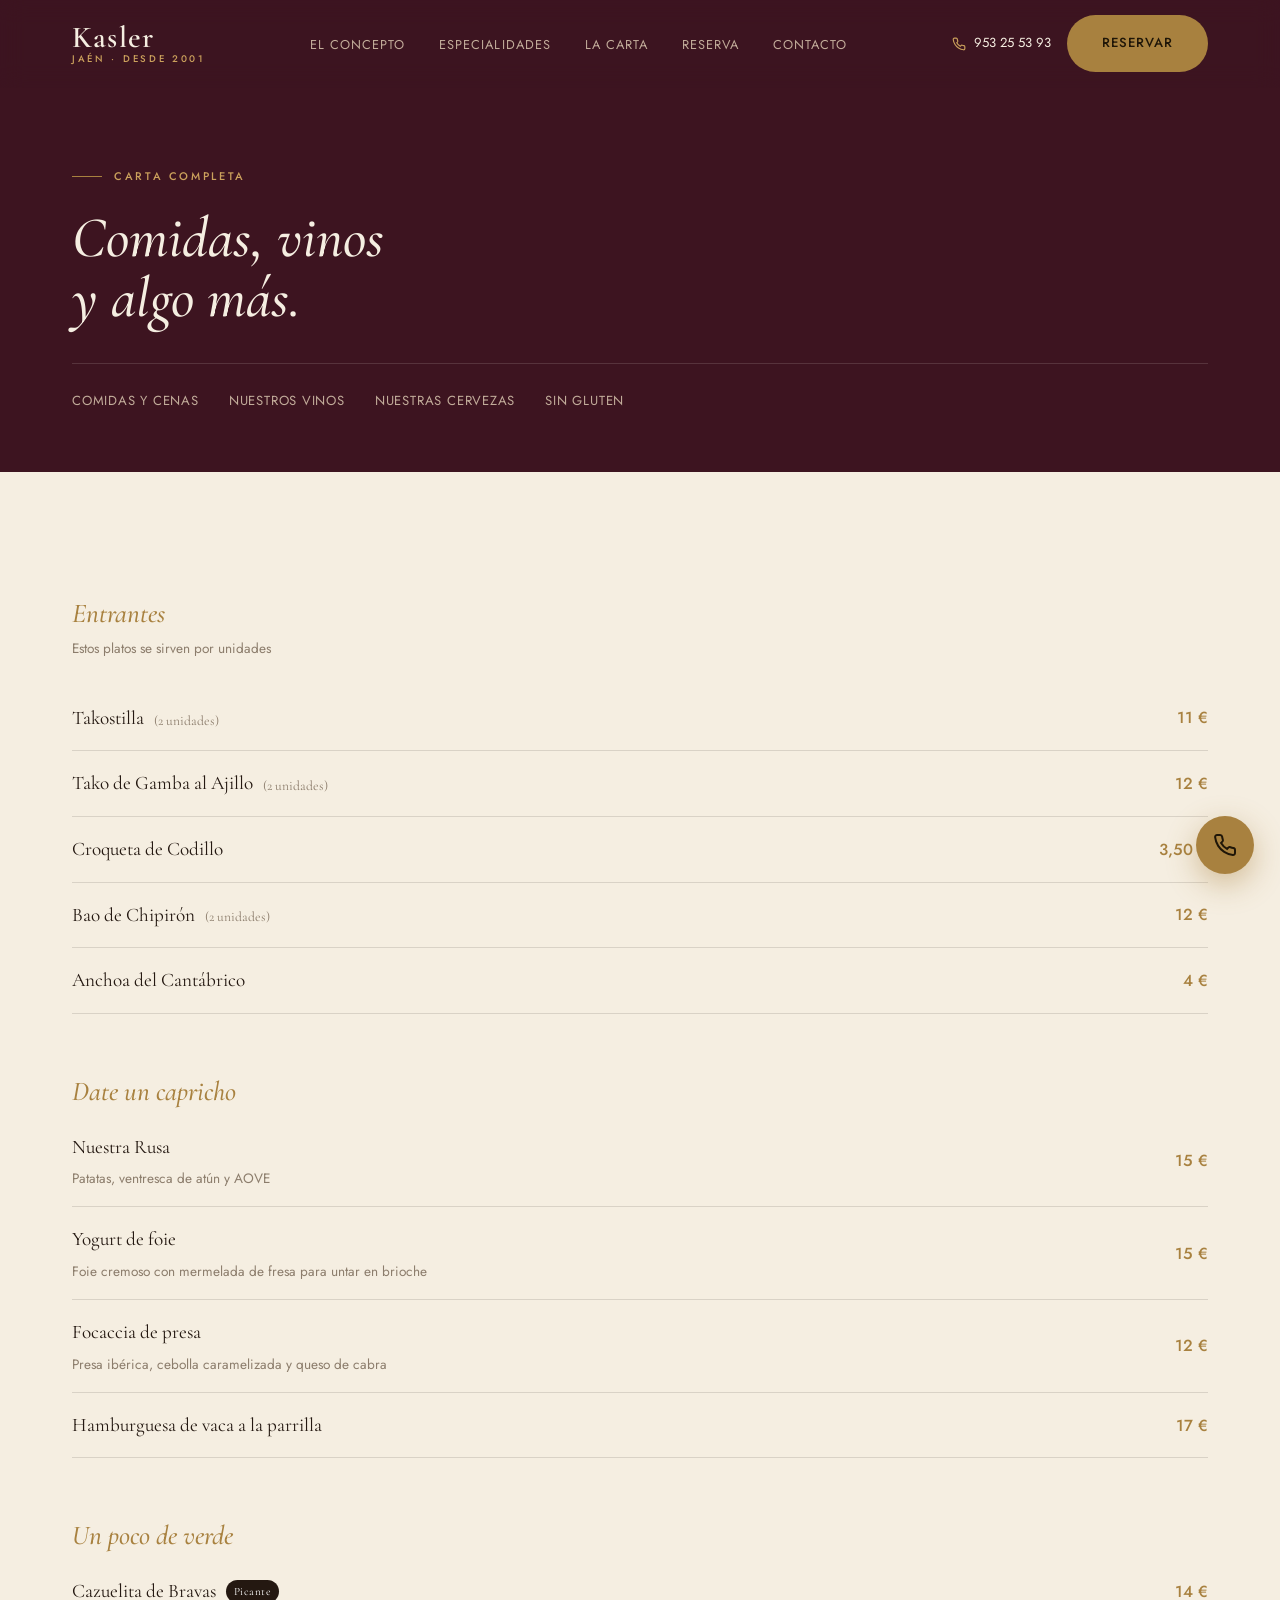
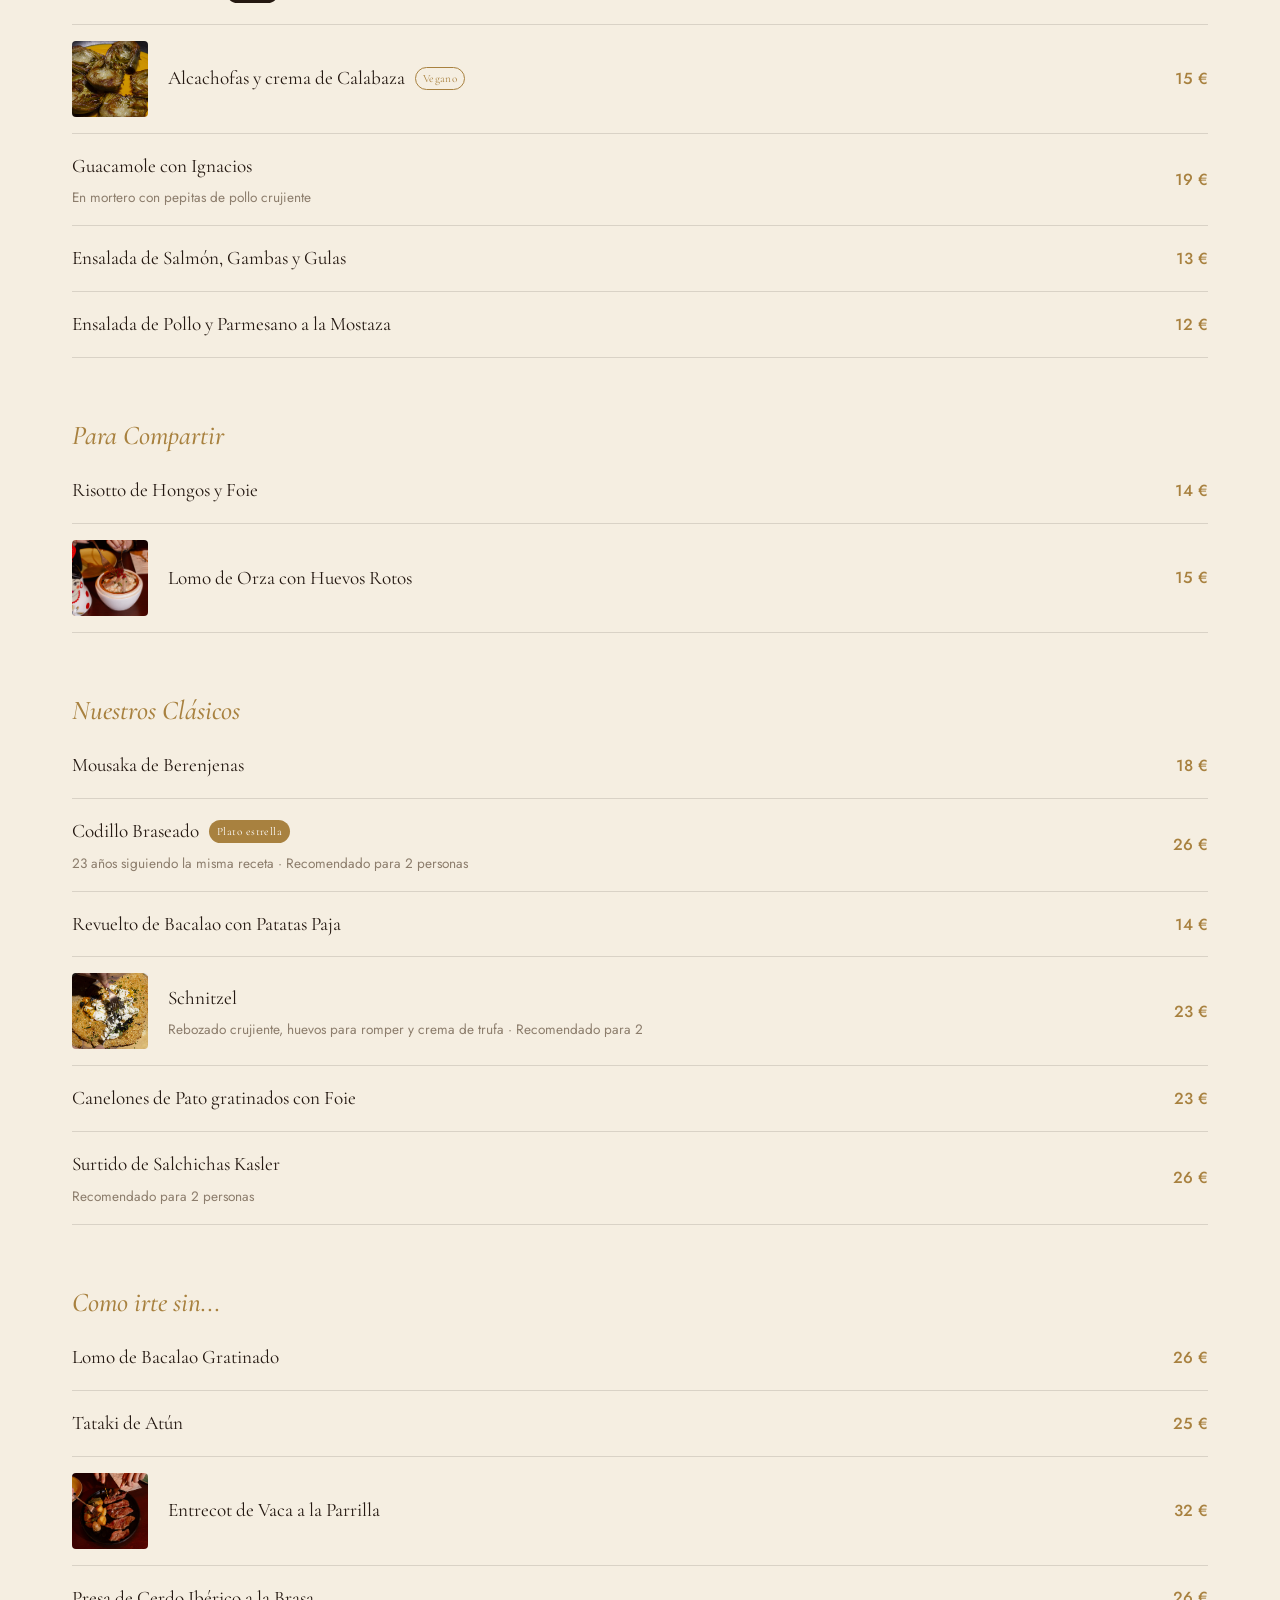
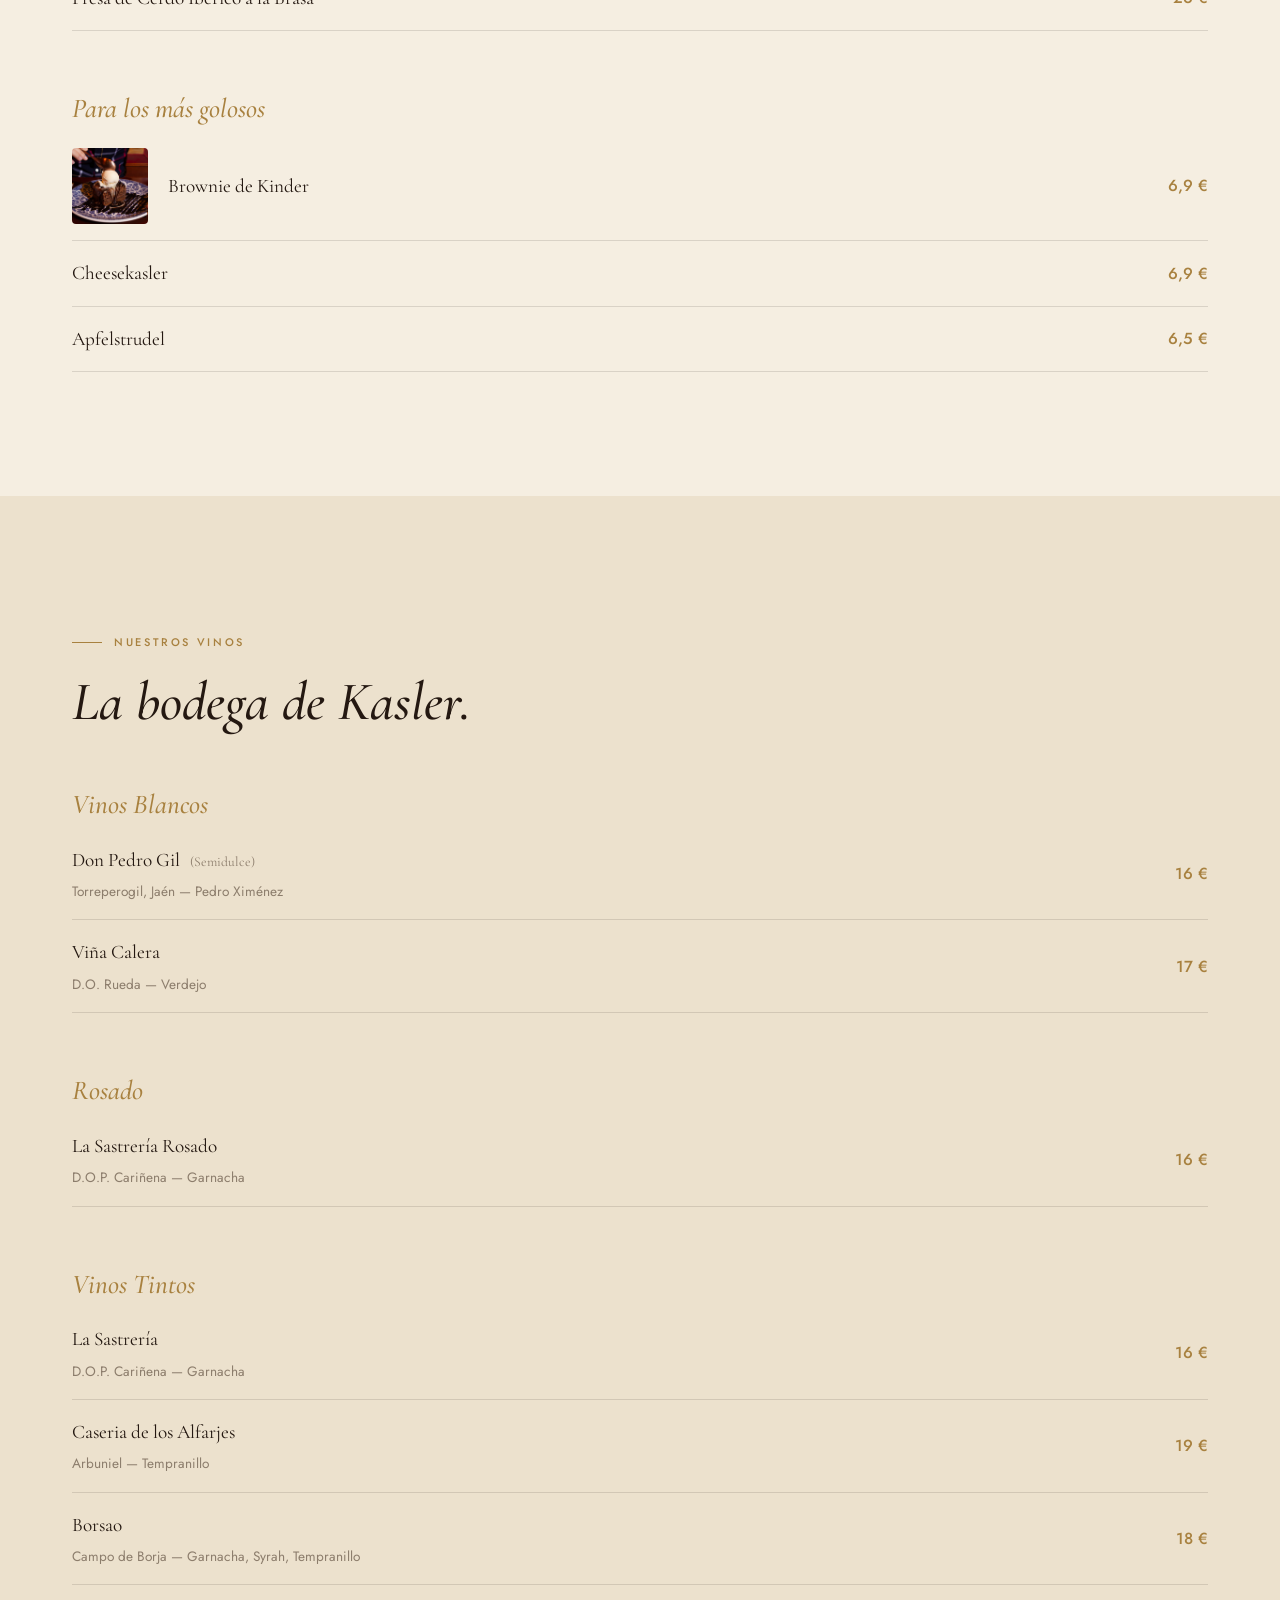
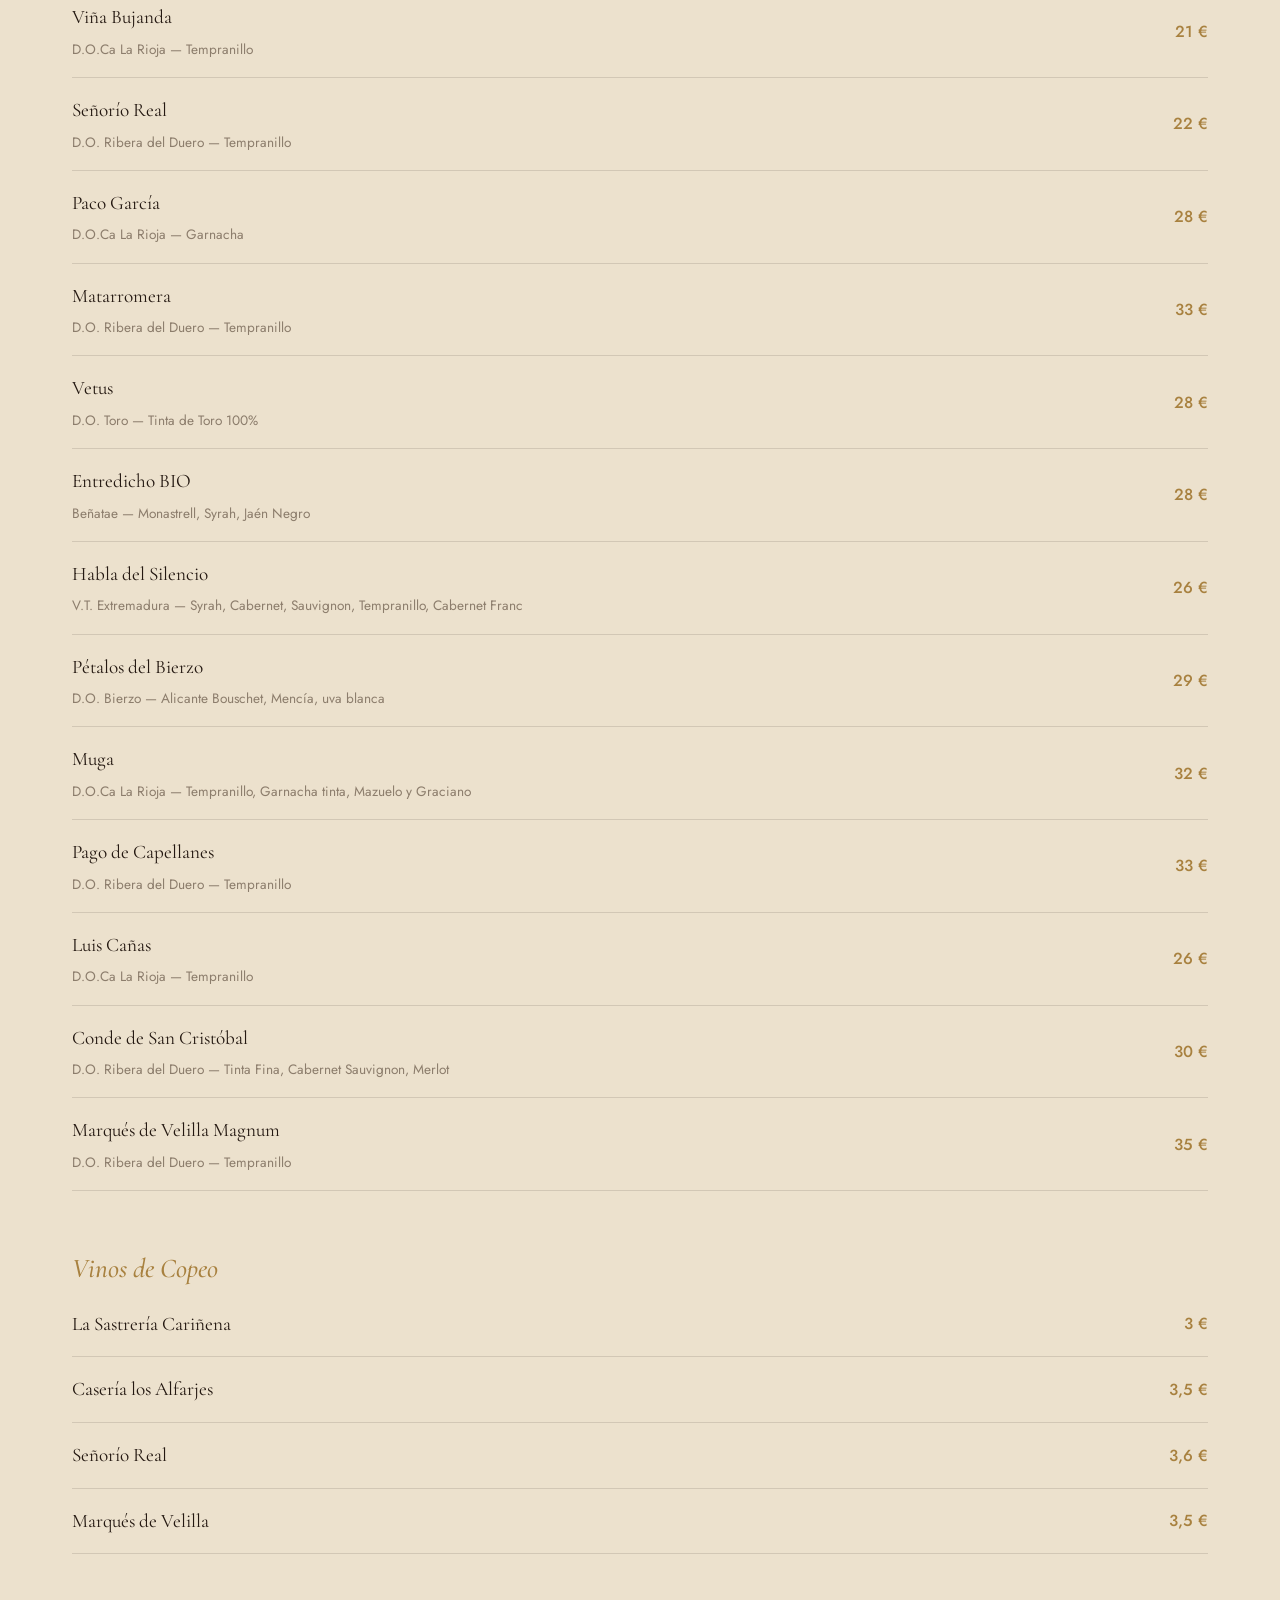
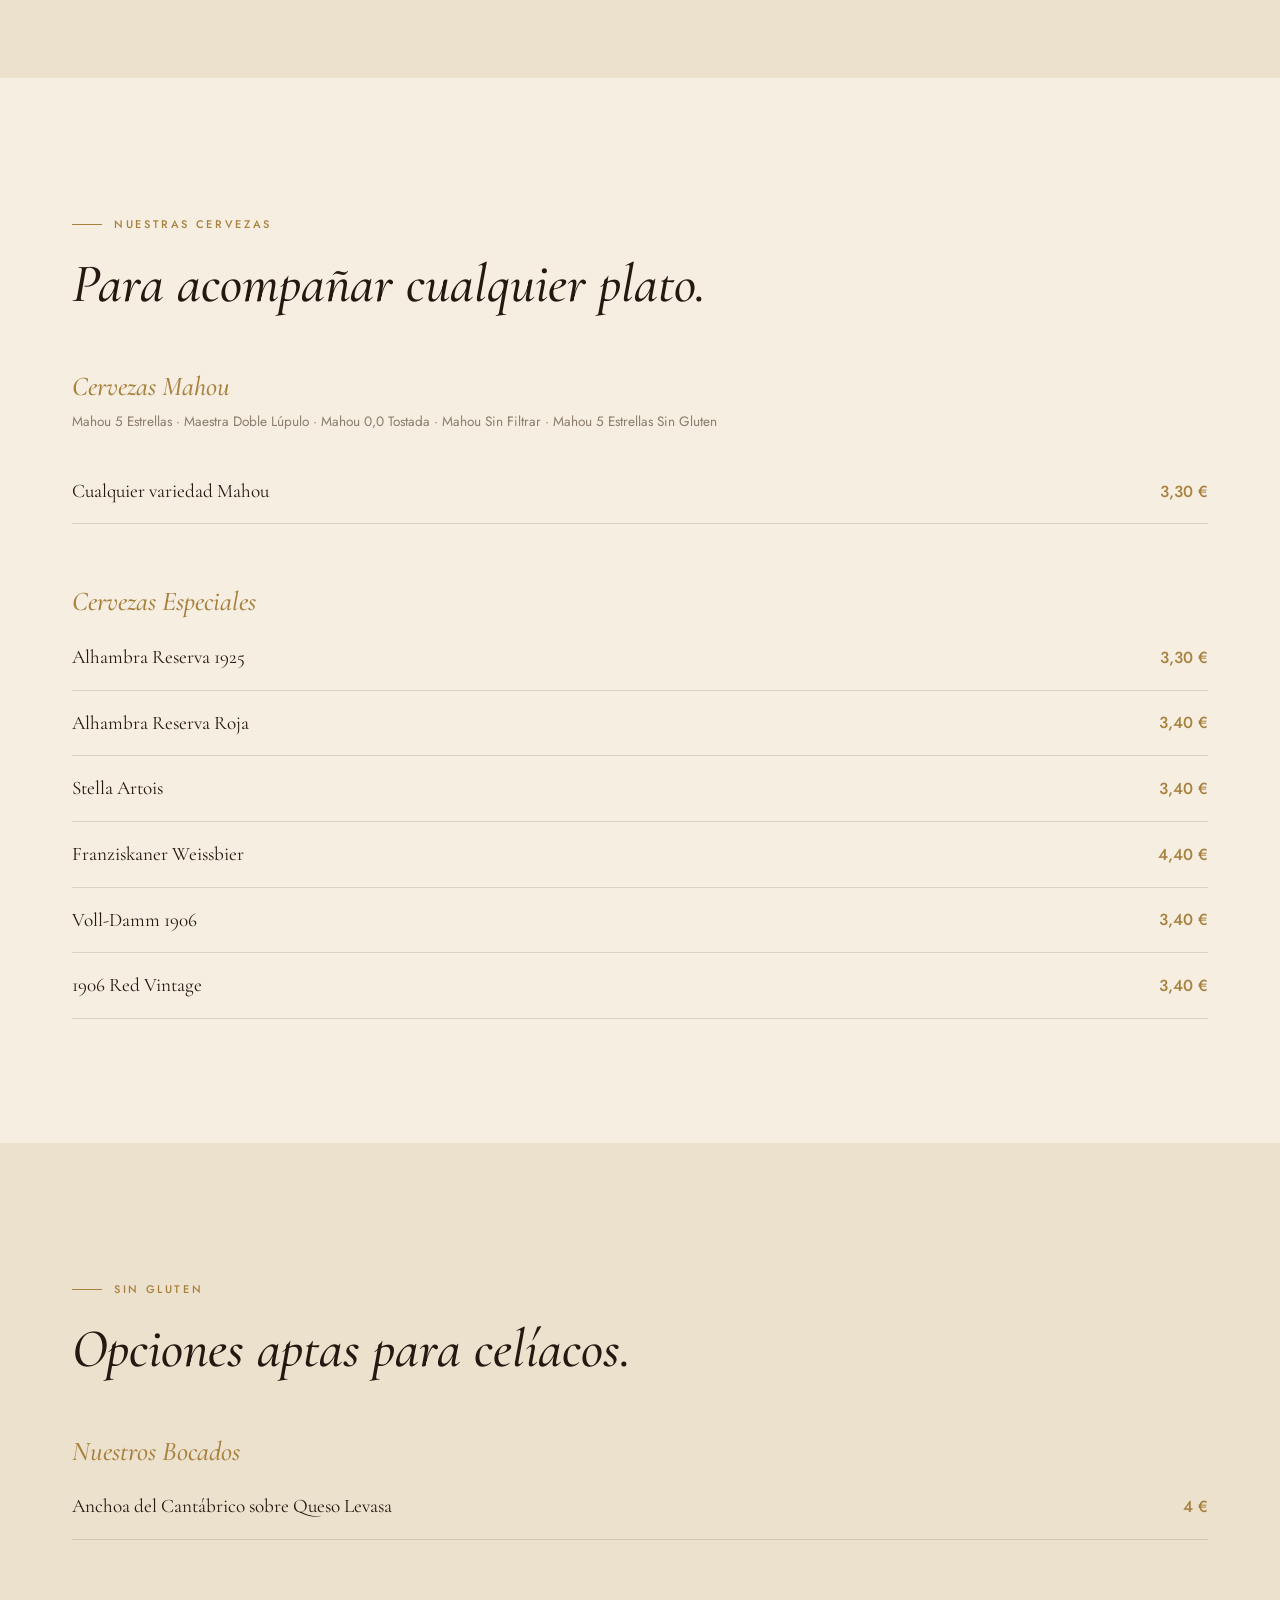
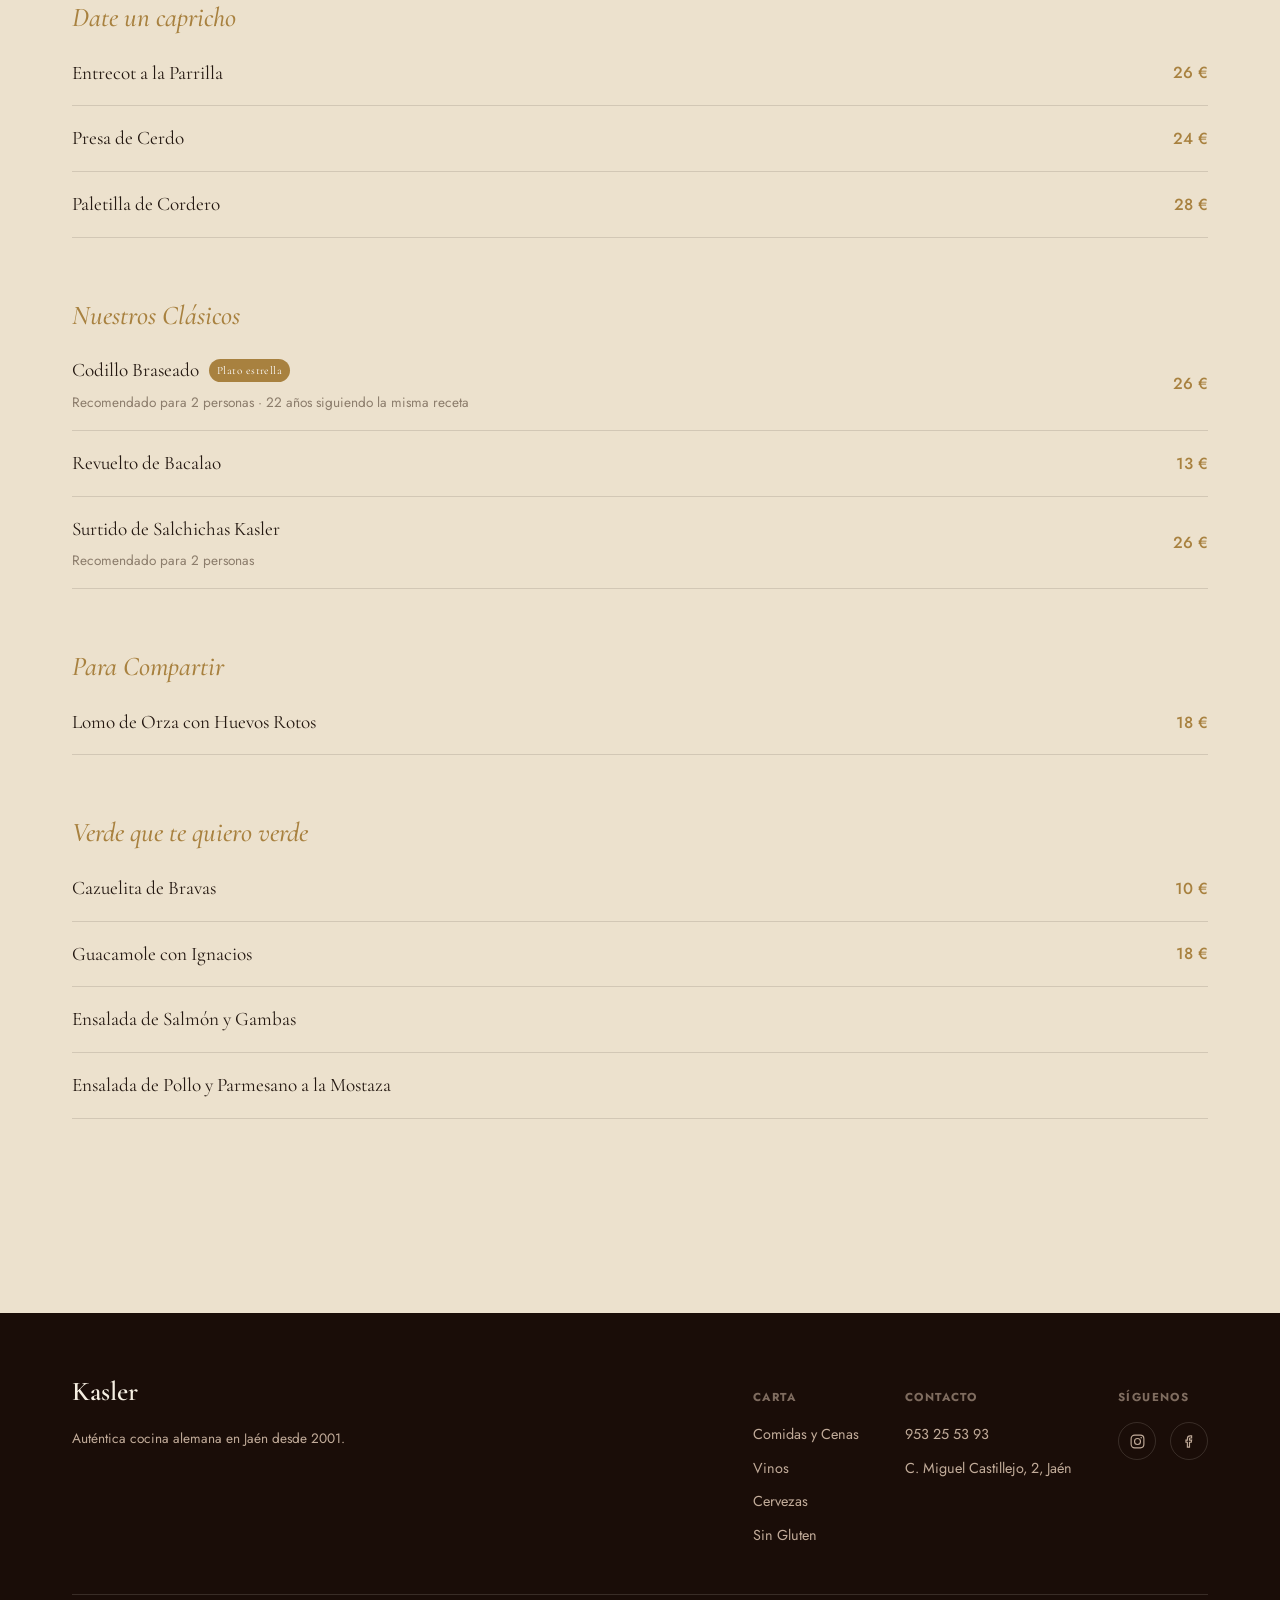
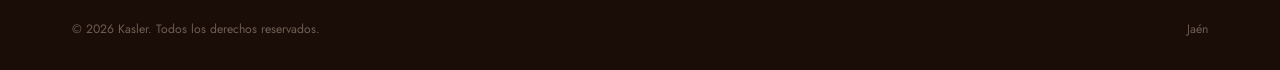
==== carta.html @ 2df6f750 "Widget de reservas tipo Malak (comensales, calendario, horas), carta completa con precios reales en " ====
<!doctype html>
<html lang="es">
<head>
<meta charset="UTF-8">
<meta name="viewport" content="width=device-width, initial-scale=1.0">
<title>La Carta Completa — Kasler</title>
<meta name="description" content="Carta completa de Kasler: comidas y cenas, vinos, cervezas y opciones sin gluten. Auténtica cocina alemana y mediterránea en Jaén.">
<link rel="icon" type="image/svg+xml" href="assets/img/favicon.svg">
<link rel="preconnect" href="https://fonts.googleapis.com">
<link rel="preconnect" href="https://fonts.gstatic.com" crossorigin>
<link href="https://fonts.googleapis.com/css2?family=Cormorant+Garamond:ital,wght@0,400;0,500;0,600;1,400;1,500&family=Jost:wght@300;400;500;600&display=swap" rel="stylesheet">
<link rel="stylesheet" href="styles.css?v=20260816">
</head>
<body>

<div class="scroll-progress" id="scroll-progress"></div>

<!-- ============ Header ============ -->
<header class="site-header">
  <div class="container">
    <a href="index.html" class="brand">
      <b>Kasler</b>
      <span>Jaén · Desde 2001</span>
    </a>
    <nav class="main-nav">
      <ul>
        <li><a href="index.html#concepto">El concepto</a></li>
        <li><a href="index.html#especialidades">Especialidades</a></li>
        <li><a href="carta.html">La Carta</a></li>
        <li><a href="index.html#reserva">Reserva</a></li>
        <li><a href="index.html#contacto">Contacto</a></li>
      </ul>
    </nav>
    <div class="header-actions">
      <a class="phone-link" href="tel:+34953255393">
        <svg viewBox="0 0 24 24" fill="none" stroke="currentColor" stroke-width="2"><path d="M22 16.92v3a2 2 0 0 1-2.18 2 19.79 19.79 0 0 1-8.63-3.07 19.5 19.5 0 0 1-6-6 19.79 19.79 0 0 1-3.07-8.67A2 2 0 0 1 4.11 2h3a2 2 0 0 1 2 1.72c.127.96.362 1.903.7 2.81a2 2 0 0 1-.45 2.11L8.09 9.91a16 16 0 0 0 6 6l1.27-1.27a2 2 0 0 1 2.11-.45c.907.338 1.85.573 2.81.7A2 2 0 0 1 22 16.92z"/></svg>
        953 25 53 93
      </a>
      <a href="index.html#reserva" class="btn btn-primary">Reservar</a>
      <button class="nav-toggle" aria-label="Abrir menú"><span></span><span></span><span></span></button>
    </div>
  </div>
</header>

<div class="mobile-nav">
  <a href="index.html#concepto">El concepto</a>
  <a href="index.html#especialidades">Especialidades</a>
  <a href="carta.html">La Carta</a>
  <a href="index.html#reserva">Reserva</a>
  <a href="index.html#contacto">Contacto</a>
</div>

<!-- ============ Título ============ -->
<section style="background:var(--wine); padding: calc(var(--header-h) + 70px) 0 60px;">
  <div class="container">
    <p class="eyebrow on-dark">Carta completa</p>
    <h1 style="font-family:var(--font-display); font-style:italic; color:var(--on-dark); font-size:clamp(2.4rem,5vw,3.6rem);">Comidas, vinos<br>y algo más.</h1>
    <div class="carta-subnav">
      <a href="#comidas">Comidas y Cenas</a>
      <a href="#vinos">Nuestros Vinos</a>
      <a href="#cervezas">Nuestras Cervezas</a>
      <a href="#singluten">Sin Gluten</a>
    </div>
  </div>
</section>

<!-- ============ Comidas y Cenas ============ -->
<section class="carta-full" id="comidas">
  <div class="container">

    <div class="carta-full-cat">
      <h3>Entrantes</h3>
      <p class="cat-note">Estos platos se sirven por unidades</p>
      <div class="carta-full-list">
        <div class="carta-full-row no-img"><div class="info"><div class="name">Takostilla <span class="desc" style="display:inline;">(2 unidades)</span></div></div><div class="price">11 €</div></div>
        <div class="carta-full-row no-img"><div class="info"><div class="name">Tako de Gamba al Ajillo <span class="desc" style="display:inline;">(2 unidades)</span></div></div><div class="price">12 €</div></div>
        <div class="carta-full-row no-img"><div class="info"><div class="name">Croqueta de Codillo</div></div><div class="price">3,50 €</div></div>
        <div class="carta-full-row no-img"><div class="info"><div class="name">Bao de Chipirón <span class="desc" style="display:inline;">(2 unidades)</span></div></div><div class="price">12 €</div></div>
        <div class="carta-full-row no-img"><div class="info"><div class="name">Anchoa del Cantábrico</div></div><div class="price">4 €</div></div>
      </div>
    </div>

    <div class="carta-full-cat">
      <h3>Date un capricho</h3>
      <div class="carta-full-list">
        <div class="carta-full-row no-img"><div class="info"><div class="name">Nuestra Rusa</div><div class="desc">Patatas, ventresca de atún y AOVE</div></div><div class="price">15 €</div></div>
        <div class="carta-full-row no-img"><div class="info"><div class="name">Yogurt de foie</div><div class="desc">Foie cremoso con mermelada de fresa para untar en brioche</div></div><div class="price">15 €</div></div>
        <div class="carta-full-row no-img"><div class="info"><div class="name">Focaccia de presa</div><div class="desc">Presa ibérica, cebolla caramelizada y queso de cabra</div></div><div class="price">12 €</div></div>
        <div class="carta-full-row no-img"><div class="info"><div class="name">Hamburguesa de vaca a la parrilla</div></div><div class="price">17 €</div></div>
      </div>
    </div>

    <div class="carta-full-cat">
      <h3>Un poco de verde</h3>
      <div class="carta-full-list">
        <div class="carta-full-row no-img"><div class="info"><div class="name">Cazuelita de Bravas <span class="tag-star" style="background:var(--ink);">Picante</span></div></div><div class="price">14 €</div></div>
        <div class="carta-full-row"><div class="thumb"><img src="assets/img/alcachofas.jpg?v=20260816" alt="Alcachofas y crema de Calabaza"></div><div class="info"><div class="name">Alcachofas y crema de Calabaza <span class="tag-veg">Vegano</span></div></div><div class="price">15 €</div></div>
        <div class="carta-full-row no-img"><div class="info"><div class="name">Guacamole con Ignacios</div><div class="desc">En mortero con pepitas de pollo crujiente</div></div><div class="price">19 €</div></div>
        <div class="carta-full-row no-img"><div class="info"><div class="name">Ensalada de Salmón, Gambas y Gulas</div></div><div class="price">13 €</div></div>
        <div class="carta-full-row no-img"><div class="info"><div class="name">Ensalada de Pollo y Parmesano a la Mostaza</div></div><div class="price">12 €</div></div>
      </div>
    </div>

    <div class="carta-full-cat">
      <h3>Para Compartir</h3>
      <div class="carta-full-list">
        <div class="carta-full-row no-img"><div class="info"><div class="name">Risotto de Hongos y Foie</div></div><div class="price">14 €</div></div>
        <div class="carta-full-row"><div class="thumb"><img src="assets/img/orza-pote.jpg?v=20260816" alt="Lomo de Orza con Huevos Rotos"></div><div class="info"><div class="name">Lomo de Orza con Huevos Rotos</div></div><div class="price">15 €</div></div>
      </div>
    </div>

    <div class="carta-full-cat">
      <h3>Nuestros Clásicos</h3>
      <div class="carta-full-list">
        <div class="carta-full-row no-img"><div class="info"><div class="name">Mousaka de Berenjenas</div></div><div class="price">18 €</div></div>
        <div class="carta-full-row no-img"><div class="info"><div class="name">Codillo Braseado <span class="tag-star">Plato estrella</span></div><div class="desc">23 años siguiendo la misma receta · Recomendado para 2 personas</div></div><div class="price">26 €</div></div>
        <div class="carta-full-row no-img"><div class="info"><div class="name">Revuelto de Bacalao con Patatas Paja</div></div><div class="price">14 €</div></div>
        <div class="carta-full-row"><div class="thumb"><img src="assets/img/schnitzel.jpg?v=20260816" alt="Schnitzel"></div><div class="info"><div class="name">Schnitzel</div><div class="desc">Rebozado crujiente, huevos para romper y crema de trufa · Recomendado para 2</div></div><div class="price">23 €</div></div>
        <div class="carta-full-row no-img"><div class="info"><div class="name">Canelones de Pato gratinados con Foie</div></div><div class="price">23 €</div></div>
        <div class="carta-full-row no-img"><div class="info"><div class="name">Surtido de Salchichas Kasler</div><div class="desc">Recomendado para 2 personas</div></div><div class="price">26 €</div></div>
      </div>
    </div>

    <div class="carta-full-cat">
      <h3>Como irte sin...</h3>
      <div class="carta-full-list">
        <div class="carta-full-row no-img"><div class="info"><div class="name">Lomo de Bacalao Gratinado</div></div><div class="price">26 €</div></div>
        <div class="carta-full-row no-img"><div class="info"><div class="name">Tataki de Atún</div></div><div class="price">25 €</div></div>
        <div class="carta-full-row"><div class="thumb"><img src="assets/img/entrecot.jpg?v=20260816" alt="Entrecot de Vaca a la Parrilla"></div><div class="info"><div class="name">Entrecot de Vaca a la Parrilla</div></div><div class="price">32 €</div></div>
        <div class="carta-full-row no-img"><div class="info"><div class="name">Presa de Cerdo Ibérico a la Brasa</div></div><div class="price">26 €</div></div>
      </div>
    </div>

    <div class="carta-full-cat">
      <h3>Para los más golosos</h3>
      <div class="carta-full-list">
        <div class="carta-full-row"><div class="thumb"><img src="assets/img/brownie.jpg?v=20260816" alt="Brownie de Kinder"></div><div class="info"><div class="name">Brownie de Kinder</div></div><div class="price">6,9 €</div></div>
        <div class="carta-full-row no-img"><div class="info"><div class="name">Cheesekasler</div></div><div class="price">6,9 €</div></div>
        <div class="carta-full-row no-img"><div class="info"><div class="name">Apfelstrudel</div></div><div class="price">6,5 €</div></div>
      </div>
    </div>

  </div>
</section>

<!-- ============ Vinos ============ -->
<section class="carta-full" id="vinos" style="background:var(--cream-alt);">
  <div class="container">
    <div class="section-head" data-reveal>
      <p class="eyebrow">Nuestros Vinos</p>
      <h2>La bodega de Kasler.</h2>
    </div>

    <div class="carta-full-cat">
      <h3>Vinos Blancos</h3>
      <div class="carta-full-list">
        <div class="carta-full-row no-img"><div class="info"><div class="name">Don Pedro Gil <span class="desc" style="display:inline;">(Semidulce)</span></div><div class="desc">Torreperogil, Jaén — Pedro Ximénez</div></div><div class="price">16 €</div></div>
        <div class="carta-full-row no-img"><div class="info"><div class="name">Viña Calera</div><div class="desc">D.O. Rueda — Verdejo</div></div><div class="price">17 €</div></div>
      </div>
    </div>

    <div class="carta-full-cat">
      <h3>Rosado</h3>
      <div class="carta-full-list">
        <div class="carta-full-row no-img"><div class="info"><div class="name">La Sastrería Rosado</div><div class="desc">D.O.P. Cariñena — Garnacha</div></div><div class="price">16 €</div></div>
      </div>
    </div>

    <div class="carta-full-cat">
      <h3>Vinos Tintos</h3>
      <div class="carta-full-list">
        <div class="carta-full-row no-img"><div class="info"><div class="name">La Sastrería</div><div class="desc">D.O.P. Cariñena — Garnacha</div></div><div class="price">16 €</div></div>
        <div class="carta-full-row no-img"><div class="info"><div class="name">Caseria de los Alfarjes</div><div class="desc">Arbuniel — Tempranillo</div></div><div class="price">19 €</div></div>
        <div class="carta-full-row no-img"><div class="info"><div class="name">Borsao</div><div class="desc">Campo de Borja — Garnacha, Syrah, Tempranillo</div></div><div class="price">18 €</div></div>
        <div class="carta-full-row no-img"><div class="info"><div class="name">Viña Bujanda</div><div class="desc">D.O.Ca La Rioja — Tempranillo</div></div><div class="price">21 €</div></div>
        <div class="carta-full-row no-img"><div class="info"><div class="name">Señorío Real</div><div class="desc">D.O. Ribera del Duero — Tempranillo</div></div><div class="price">22 €</div></div>
        <div class="carta-full-row no-img"><div class="info"><div class="name">Paco García</div><div class="desc">D.O.Ca La Rioja — Garnacha</div></div><div class="price">28 €</div></div>
        <div class="carta-full-row no-img"><div class="info"><div class="name">Matarromera</div><div class="desc">D.O. Ribera del Duero — Tempranillo</div></div><div class="price">33 €</div></div>
        <div class="carta-full-row no-img"><div class="info"><div class="name">Vetus</div><div class="desc">D.O. Toro — Tinta de Toro 100%</div></div><div class="price">28 €</div></div>
        <div class="carta-full-row no-img"><div class="info"><div class="name">Entredicho BIO</div><div class="desc">Beñatae — Monastrell, Syrah, Jaén Negro</div></div><div class="price">28 €</div></div>
        <div class="carta-full-row no-img"><div class="info"><div class="name">Habla del Silencio</div><div class="desc">V.T. Extremadura — Syrah, Cabernet, Sauvignon, Tempranillo, Cabernet Franc</div></div><div class="price">26 €</div></div>
        <div class="carta-full-row no-img"><div class="info"><div class="name">Pétalos del Bierzo</div><div class="desc">D.O. Bierzo — Alicante Bouschet, Mencía, uva blanca</div></div><div class="price">29 €</div></div>
        <div class="carta-full-row no-img"><div class="info"><div class="name">Muga</div><div class="desc">D.O.Ca La Rioja — Tempranillo, Garnacha tinta, Mazuelo y Graciano</div></div><div class="price">32 €</div></div>
        <div class="carta-full-row no-img"><div class="info"><div class="name">Pago de Capellanes</div><div class="desc">D.O. Ribera del Duero — Tempranillo</div></div><div class="price">33 €</div></div>
        <div class="carta-full-row no-img"><div class="info"><div class="name">Luis Cañas</div><div class="desc">D.O.Ca La Rioja — Tempranillo</div></div><div class="price">26 €</div></div>
        <div class="carta-full-row no-img"><div class="info"><div class="name">Conde de San Cristóbal</div><div class="desc">D.O. Ribera del Duero — Tinta Fina, Cabernet Sauvignon, Merlot</div></div><div class="price">30 €</div></div>
        <div class="carta-full-row no-img"><div class="info"><div class="name">Marqués de Velilla Magnum</div><div class="desc">D.O. Ribera del Duero — Tempranillo</div></div><div class="price">35 €</div></div>
      </div>
    </div>

    <div class="carta-full-cat">
      <h3>Vinos de Copeo</h3>
      <div class="carta-full-list">
        <div class="carta-full-row no-img"><div class="info"><div class="name">La Sastrería Cariñena</div></div><div class="price">3 €</div></div>
        <div class="carta-full-row no-img"><div class="info"><div class="name">Casería los Alfarjes</div></div><div class="price">3,5 €</div></div>
        <div class="carta-full-row no-img"><div class="info"><div class="name">Señorío Real</div></div><div class="price">3,6 €</div></div>
        <div class="carta-full-row no-img"><div class="info"><div class="name">Marqués de Velilla</div></div><div class="price">3,5 €</div></div>
      </div>
    </div>
  </div>
</section>

<!-- ============ Cervezas ============ -->
<section class="carta-full" id="cervezas">
  <div class="container">
    <div class="section-head" data-reveal>
      <p class="eyebrow">Nuestras Cervezas</p>
      <h2>Para acompañar cualquier plato.</h2>
    </div>

    <div class="carta-full-cat">
      <h3>Cervezas Mahou</h3>
      <p class="cat-note">Mahou 5 Estrellas · Maestra Doble Lúpulo · Mahou 0,0 Tostada · Mahou Sin Filtrar · Mahou 5 Estrellas Sin Gluten</p>
      <div class="carta-full-list">
        <div class="carta-full-row no-img"><div class="info"><div class="name">Cualquier variedad Mahou</div></div><div class="price">3,30 €</div></div>
      </div>
    </div>

    <div class="carta-full-cat">
      <h3>Cervezas Especiales</h3>
      <div class="carta-full-list">
        <div class="carta-full-row no-img"><div class="info"><div class="name">Alhambra Reserva 1925</div></div><div class="price">3,30 €</div></div>
        <div class="carta-full-row no-img"><div class="info"><div class="name">Alhambra Reserva Roja</div></div><div class="price">3,40 €</div></div>
        <div class="carta-full-row no-img"><div class="info"><div class="name">Stella Artois</div></div><div class="price">3,40 €</div></div>
        <div class="carta-full-row no-img"><div class="info"><div class="name">Franziskaner Weissbier</div></div><div class="price">4,40 €</div></div>
        <div class="carta-full-row no-img"><div class="info"><div class="name">Voll-Damm 1906</div></div><div class="price">3,40 €</div></div>
        <div class="carta-full-row no-img"><div class="info"><div class="name">1906 Red Vintage</div></div><div class="price">3,40 €</div></div>
      </div>
    </div>
  </div>
</section>

<!-- ============ Sin Gluten ============ -->
<section class="carta-full" id="singluten" style="background:var(--cream-alt); padding-bottom:130px;">
  <div class="container">
    <div class="section-head" data-reveal>
      <p class="eyebrow">Sin Gluten</p>
      <h2>Opciones aptas para celíacos.</h2>
    </div>

    <div class="carta-full-cat">
      <h3>Nuestros Bocados</h3>
      <div class="carta-full-list">
        <div class="carta-full-row no-img"><div class="info"><div class="name">Anchoa del Cantábrico sobre Queso Levasa</div></div><div class="price">4 €</div></div>
      </div>
    </div>

    <div class="carta-full-cat">
      <h3>Date un capricho</h3>
      <div class="carta-full-list">
        <div class="carta-full-row no-img"><div class="info"><div class="name">Entrecot a la Parrilla</div></div><div class="price">26 €</div></div>
        <div class="carta-full-row no-img"><div class="info"><div class="name">Presa de Cerdo</div></div><div class="price">24 €</div></div>
        <div class="carta-full-row no-img"><div class="info"><div class="name">Paletilla de Cordero</div></div><div class="price">28 €</div></div>
      </div>
    </div>

    <div class="carta-full-cat">
      <h3>Nuestros Clásicos</h3>
      <div class="carta-full-list">
        <div class="carta-full-row no-img"><div class="info"><div class="name">Codillo Braseado <span class="tag-star">Plato estrella</span></div><div class="desc">Recomendado para 2 personas · 22 años siguiendo la misma receta</div></div><div class="price">26 €</div></div>
        <div class="carta-full-row no-img"><div class="info"><div class="name">Revuelto de Bacalao</div></div><div class="price">13 €</div></div>
        <div class="carta-full-row no-img"><div class="info"><div class="name">Surtido de Salchichas Kasler</div><div class="desc">Recomendado para 2 personas</div></div><div class="price">26 €</div></div>
      </div>
    </div>

    <div class="carta-full-cat">
      <h3>Para Compartir</h3>
      <div class="carta-full-list">
        <div class="carta-full-row no-img"><div class="info"><div class="name">Lomo de Orza con Huevos Rotos</div></div><div class="price">18 €</div></div>
      </div>
    </div>

    <div class="carta-full-cat">
      <h3>Verde que te quiero verde</h3>
      <div class="carta-full-list">
        <div class="carta-full-row no-img"><div class="info"><div class="name">Cazuelita de Bravas</div></div><div class="price">10 €</div></div>
        <div class="carta-full-row no-img"><div class="info"><div class="name">Guacamole con Ignacios</div></div><div class="price">18 €</div></div>
        <div class="carta-full-row no-img"><div class="info"><div class="name">Ensalada de Salmón y Gambas</div></div><div class="price"></div></div>
        <div class="carta-full-row no-img"><div class="info"><div class="name">Ensalada de Pollo y Parmesano a la Mostaza</div></div><div class="price"></div></div>
      </div>
    </div>
  </div>
</section>

<!-- ============ Footer ============ -->
<footer class="site-footer">
  <div class="container">
    <div class="footer-top">
      <div>
        <div class="footer-brand"><b>Kasler</b></div>
        <p class="footer-note">Auténtica cocina alemana en Jaén desde 2001.</p>
      </div>
      <div class="footer-links">
        <div class="footer-col">
          <h5>Carta</h5>
          <a href="#comidas">Comidas y Cenas</a>
          <a href="#vinos">Vinos</a>
          <a href="#cervezas">Cervezas</a>
          <a href="#singluten">Sin Gluten</a>
        </div>
        <div class="footer-col">
          <h5>Contacto</h5>
          <a href="tel:+34953255393">953 25 53 93</a>
          <p>C. Miguel Castillejo, 2, Jaén</p>
        </div>
        <div class="footer-col">
          <h5>Síguenos</h5>
          <div class="social-row">
            <a href="https://www.instagram.com/kaslerjaen" target="_blank" rel="noopener" aria-label="Instagram">
              <svg viewBox="0 0 24 24" fill="none" stroke="currentColor" stroke-width="1.6"><rect x="3" y="3" width="18" height="18" rx="5"/><circle cx="12" cy="12" r="4.2"/><circle cx="17.2" cy="6.8" r="1.1" fill="currentColor" stroke="none"/></svg>
            </a>
            <a href="https://www.facebook.com/KaslerJaen/" target="_blank" rel="noopener" aria-label="Facebook">
              <svg viewBox="0 0 24 24" fill="none" stroke="currentColor" stroke-width="1.6"><path d="M15 4h-2a4 4 0 0 0-4 4v2H7v3h2v7h3v-7h2.5l.5-3H12V8a1 1 0 0 1 1-1h2z"/></svg>
            </a>
          </div>
        </div>
      </div>
    </div>
    <div class="footer-bottom">
      <span>© <span id="year">2026</span> Kasler. Todos los derechos reservados.</span>
      <span>Jaén</span>
    </div>
  </div>
</footer>

<a class="call-float" href="tel:+34953255393" aria-label="Llamar a Kasler">
  <svg viewBox="0 0 24 24" fill="none" stroke="currentColor" stroke-width="2"><path d="M22 16.92v3a2 2 0 0 1-2.18 2 19.79 19.79 0 0 1-8.63-3.07 19.5 19.5 0 0 1-6-6 19.79 19.79 0 0 1-3.07-8.67A2 2 0 0 1 4.11 2h3a2 2 0 0 1 2 1.72c.127.96.362 1.903.7 2.81a2 2 0 0 1-.45 2.11L8.09 9.91a16 16 0 0 0 6 6l1.27-1.27a2 2 0 0 1 2.11-.45c.907.338 1.85.573 2.81.7A2 2 0 0 1 22 16.92z"/></svg>
</a>

<script defer src="lib/gsap.min.js?v=20260816"></script>
<script defer src="lib/ScrollTrigger.min.js?v=20260816"></script>
<script defer src="lib/manifest.js?v=20260816"></script>
<script defer src="main.js?v=20260816"></script>
</body>
</html>
---- styles.css ----
/* ============ Kasler — styles ============ */

:root {
  --cream: #f5eee1;
  --cream-alt: #ece1cd;
  --card: #fffcf5;
  --wine: #3d1420;
  --wine-alt: #4d1a29;
  --wine-line: #6b2c3c;
  --ink: #241811;
  --ink-dim: #5c4f42;
  --ink-faint: #8c7d6c;
  --on-dark: #f5eee1;
  --on-dark-dim: #c2ac9a;
  --brass: #a8813f;
  --brass-bright: #cba15c;
  --line: rgba(36,24,17,0.13);
  --line-on-dark: rgba(245,238,225,0.14);

  --font-display: 'Cormorant Garamond', Georgia, serif;
  --font-body: 'Jost', -apple-system, BlinkMacSystemFont, sans-serif;

  --header-h: 88px;
  --container: 1200px;
  --radius: 4px;
  --pad: 128px;
}

* { box-sizing: border-box; }
html { scroll-behavior: smooth; background: var(--wine); }
body {
  margin: 0; background: var(--cream); color: var(--ink);
  font-family: var(--font-body); font-size: 16px; line-height: 1.7;
  -webkit-font-smoothing: antialiased; overflow-x: hidden;
}
img { max-width: 100%; display: block; }
a { color: inherit; text-decoration: none; }
ul { list-style: none; margin: 0; padding: 0; }
h1, h2, h3, h4 { font-family: var(--font-display); font-weight: 500; margin: 0; line-height: 1.05; }
p { margin: 0; }
button { font-family: inherit; cursor: pointer; }
section { position: relative; }

.container { width: 100%; max-width: var(--container); margin: 0 auto; padding: 0 32px; }
section[id] { scroll-margin-top: var(--header-h); }

.scroll-progress { position: fixed; top: 0; left: 0; height: 2px; width: 0%; background: var(--brass-bright); z-index: 200; transition: width 0.1s linear; }

.eyebrow {
  display: inline-flex; align-items: center; gap: 12px;
  font-family: var(--font-body); font-size: 11px; letter-spacing: 0.24em; text-transform: uppercase;
  color: var(--brass); font-weight: 500; margin-bottom: 22px;
}
.eyebrow::before { content: ''; width: 30px; height: 1px; background: var(--brass); }
.eyebrow.on-dark { color: var(--brass-bright); }

.section-head { max-width: 660px; margin-bottom: 60px; }
.section-head h2 { font-size: clamp(2.2rem, 4.4vw, 3.4rem); font-style: italic; }
.section-head .lead { margin-top: 20px; color: var(--ink-dim); font-size: 1.02rem; max-width: 520px; font-family: var(--font-body); }

[data-reveal] { opacity: 1; transform: none; }
[data-reveal].js-armed {
  opacity: 0; transform: translateY(28px);
  transition: opacity 1s cubic-bezier(0.16,1,0.3,1), transform 1s cubic-bezier(0.16,1,0.3,1);
}
[data-reveal].js-armed.is-visible { opacity: 1; transform: none; }
.reveal[data-split] { opacity: 1; transform: none; }

.btn {
  display: inline-flex; align-items: center; justify-content: center; gap: 10px;
  padding: 16px 34px; font-family: var(--font-body); font-size: 0.82rem; font-weight: 500;
  border-radius: 100px; border: 1px solid transparent;
  transition: transform 0.35s cubic-bezier(0.16,1,0.3,1), background 0.35s ease, border-color 0.35s ease, color 0.35s ease;
  white-space: nowrap; letter-spacing: 0.08em; text-transform: uppercase;
}
.btn-primary { background: var(--brass); color: #1f1608; }
.btn-primary:hover { background: var(--brass-bright); transform: translateY(-2px); }
.btn-ghost-light { border-color: rgba(245,238,225,0.32); color: var(--on-dark); }
.btn-ghost-light:hover { border-color: var(--brass-bright); color: var(--brass-bright); transform: translateY(-2px); }
.btn-ghost-dark { border-color: var(--line); color: var(--ink); }
.btn-ghost-dark:hover { border-color: var(--brass); color: var(--brass); transform: translateY(-2px); }
.btn-block { width: 100%; }

/* ================= Header ================= */
.site-header {
  position: fixed; top: 0; left: 0; right: 0; z-index: 100;
  height: var(--header-h); display: flex; align-items: center;
  background: rgba(61,20,32,0.75); backdrop-filter: blur(12px);
  border-bottom: 1px solid transparent; transition: border-color 0.4s ease, background 0.4s ease;
}
.site-header.is-scrolled { border-bottom-color: var(--line-on-dark); background: rgba(61,20,32,0.94); }
.site-header .container { display: flex; align-items: center; justify-content: space-between; }
.brand { display: flex; flex-direction: column; align-items: flex-start; line-height: 1; }
.brand b { font-family: var(--font-display); font-size: 1.9rem; color: var(--on-dark); font-weight: 600; letter-spacing: 0.04em; }
.brand span { font-size: 0.6rem; letter-spacing: 0.28em; text-transform: uppercase; color: var(--brass-bright); font-weight: 500; margin-top: 2px; }

.main-nav ul { display: flex; gap: 34px; }
.main-nav a {
  font-family: var(--font-body); font-size: 0.8rem; font-weight: 400; letter-spacing: 0.08em; text-transform: uppercase;
  color: var(--on-dark-dim); position: relative; padding: 6px 0; transition: color 0.3s ease;
}
.main-nav a::after { content: ''; position: absolute; left: 0; bottom: 0; width: 0; height: 1px; background: var(--brass-bright); transition: width 0.35s ease; }
.main-nav a:hover, .main-nav a.is-active { color: var(--on-dark); }
.main-nav a:hover::after, .main-nav a.is-active::after { width: 100%; }

.header-actions { display: flex; align-items: center; gap: 16px; }
.phone-link { display: flex; align-items: center; gap: 8px; font-family: var(--font-body); font-size: 0.82rem; color: var(--on-dark); }
.phone-link svg { width: 14px; height: 14px; color: var(--brass-bright); }

.nav-toggle { display: none; flex-direction: column; gap: 5px; background: none; border: none; padding: 8px; }
.nav-toggle span { width: 24px; height: 1px; background: var(--on-dark); transition: transform 0.3s ease, opacity 0.3s ease; }
.nav-toggle.is-open span:nth-child(1) { transform: translateY(6px) rotate(45deg); }
.nav-toggle.is-open span:nth-child(2) { opacity: 0; }
.nav-toggle.is-open span:nth-child(3) { transform: translateY(-6px) rotate(-45deg); }

/* ================= Hero ================= */
.hero { position: relative; height: min(100vh, 900px); display: flex; align-items: flex-end; padding-top: var(--header-h); overflow: hidden; background: var(--wine); }
.hero-media { position: absolute; inset: 0; z-index: 0; }
.hero-media img { width: 100%; height: 100%; object-fit: cover; object-position: 50% 40%; filter: saturate(1.08) contrast(1.05); }
.hero-media::after { content: ''; position: absolute; inset: 0; background: linear-gradient(180deg, rgba(36,17,13,0.1) 0%, rgba(36,17,13,0.35) 55%, rgba(36,17,13,0.92) 100%); }
.hero-content { position: relative; z-index: 1; width: 100%; color: var(--on-dark); padding: 40px 0 90px; }
.hero-content .eyebrow { color: var(--brass-bright); }
.hero h1 { font-size: clamp(2.8rem, 6vw, 5rem); max-width: 820px; color: var(--on-dark); font-style: italic; font-weight: 500; text-shadow: 0 4px 26px rgba(0,0,0,0.4); }
.hero h1 .roman { font-style: normal; color: var(--brass-bright); }
.hero-sub { margin-top: 26px; max-width: 520px; color: var(--on-dark-dim); font-size: 1.06rem; font-family: var(--font-body); }
.hero-actions { margin-top: 38px; display: flex; gap: 16px; flex-wrap: wrap; }

.rating-badge {
  margin-top: 38px; display: inline-flex; align-items: center; gap: 14px;
  padding: 13px 20px; background: rgba(255,255,255,0.05); border: 1px solid rgba(255,255,255,0.14);
  border-radius: 100px; backdrop-filter: blur(6px);
}
.rating-badge .stars { color: var(--brass-bright); font-size: 1.05rem; letter-spacing: 1px; }
.rating-badge b { font-family: var(--font-body); font-size: 0.95rem; color: #fff; font-weight: 600; }
.rating-badge span { display: block; font-size: 0.74rem; color: var(--on-dark-dim); }

/* ================= Trust bar ================= */
.trust-bar { background: var(--brass); color: #1f1608; padding: 16px 0; }
.trust-bar .container { display: flex; justify-content: center; flex-wrap: wrap; gap: 10px 34px; }
.trust-bar span, .trust-bar a { font-family: var(--font-body); font-size: 0.8rem; font-weight: 500; display: flex; align-items: center; gap: 8px; letter-spacing: 0.03em; }
.trust-bar a { text-decoration: underline; text-underline-offset: 3px; transition: opacity 0.25s ease; }
.trust-bar a:hover { opacity: 0.75; }
.trust-bar svg { width: 15px; height: 15px; flex-shrink: 0; }

/* ================= Marquee ================= */
.marquee-wrap { background: var(--wine); padding: 22px 0; overflow: hidden; border-bottom: 1px solid var(--wine-line); }
.marquee { display: flex; width: max-content; animation: marquee 36s linear infinite; }
.marquee-set { display: flex; align-items: center; gap: 50px; padding-right: 50px; }
.marquee-set span { font-family: var(--font-display); font-style: italic; font-size: 1.3rem; color: var(--on-dark-dim); white-space: nowrap; }
.marquee-set .sep { color: var(--brass-bright); font-family: var(--font-body); font-style: normal; }
@keyframes marquee { from { transform: translateX(0); } to { transform: translateX(-50%); } }

/* ================= Concepto ================= */
.concepto { padding: var(--pad) 0; background: var(--cream); }
.concepto-grid { display: grid; grid-template-columns: 0.9fr 1.1fr; gap: 60px; align-items: center; }
.concepto-media { position: relative; border-radius: var(--radius); overflow: hidden; aspect-ratio: 4/5; }
.concepto-media img { width: 100%; height: 100%; object-fit: cover; }
.concepto-copy p.lead { margin-top: 20px; color: var(--ink-dim); font-size: 1.04rem; max-width: 480px; }
.concepto-points { margin-top: 30px; display: flex; flex-direction: column; gap: 16px; }
.concepto-point { display: flex; align-items: flex-start; gap: 14px; font-size: 0.98rem; color: var(--ink-dim); }
.concepto-point svg { width: 18px; height: 18px; color: var(--brass); flex-shrink: 0; margin-top: 3px; }

/* ================= Especialidades (galería) ================= */
.especialidades { padding: var(--pad) 0; background: var(--wine); color: var(--on-dark); }
.especialidades .eyebrow { color: var(--brass-bright); }
.especialidades .section-head h2 { color: var(--on-dark); }
.especialidades .section-head .lead { color: var(--on-dark-dim); }
.gal-grid { display: grid; grid-template-columns: repeat(3, 1fr); grid-auto-rows: 260px; gap: 16px; }
.gal-item { position: relative; border-radius: var(--radius); overflow: hidden; }
.gal-item.tall { grid-row: span 2; }
.gal-item img { width: 100%; height: 100%; object-fit: cover; transition: transform 0.8s cubic-bezier(0.16,1,0.3,1); }
.gal-item:hover img { transform: scale(1.06); }
.gal-item::after { content: ''; position: absolute; inset: 0; background: linear-gradient(180deg, transparent 55%, rgba(36,17,13,0.65) 100%); pointer-events: none; }
.gal-item .tag { position: absolute; left: 18px; bottom: 16px; z-index: 1; font-family: var(--font-display); font-style: italic; font-size: 1.15rem; color: #fff; }

/* ================= La Carta (adelanto en portada) ================= */
.carta { padding: var(--pad) 0; background: var(--cream); }
.carta-teaser { display: grid; grid-template-columns: repeat(4, 1fr); gap: 22px; }
.carta-teaser-item .media { border-radius: var(--radius); overflow: hidden; aspect-ratio: 1/1; }
.carta-teaser-item .media img { width: 100%; height: 100%; object-fit: cover; transition: transform 0.7s cubic-bezier(0.16,1,0.3,1); }
.carta-teaser-item:hover .media img { transform: scale(1.06); }
.carta-teaser-item .row { display: flex; justify-content: space-between; align-items: baseline; gap: 10px; margin-top: 14px; }
.carta-teaser-item .name { font-family: var(--font-display); font-size: 1.1rem; color: var(--ink); }
.carta-teaser-item .price { font-family: var(--font-body); font-size: 0.9rem; color: var(--brass); font-weight: 500; flex-shrink: 0; }
.carta-cta { text-align: center; margin-top: 48px; }

.carta-subnav { display: flex; gap: 30px; flex-wrap: wrap; margin-top: 34px; padding-top: 26px; border-top: 1px solid var(--line-on-dark); }
.carta-subnav a { font-family: var(--font-body); font-size: 0.82rem; letter-spacing: 0.06em; text-transform: uppercase; color: var(--on-dark-dim); transition: color 0.25s ease; }
.carta-subnav a:hover { color: var(--brass-bright); }

/* ================= Carta completa (carta.html) ================= */
.carta-full { padding: var(--pad) 0 60px; background: var(--cream); }
.carta-full-cat { margin-bottom: 64px; }
.carta-full-cat h3 { font-size: 1.7rem; font-style: italic; color: var(--brass); margin-bottom: 8px; }
.carta-full-cat .cat-note { font-size: 0.85rem; color: var(--ink-faint); margin-bottom: 26px; }
.carta-full-list { display: flex; flex-direction: column; }
.carta-full-row { display: grid; grid-template-columns: 76px 1fr auto; align-items: center; gap: 20px; padding: 16px 0; border-bottom: 1px solid var(--line); }
.carta-full-row.no-img { grid-template-columns: 1fr auto; }
.carta-full-row .thumb { width: 76px; height: 76px; border-radius: var(--radius); overflow: hidden; flex-shrink: 0; }
.carta-full-row .thumb img { width: 100%; height: 100%; object-fit: cover; }
.carta-full-row .info .name { font-family: var(--font-display); font-size: 1.2rem; color: var(--ink); display: flex; align-items: center; gap: 10px; flex-wrap: wrap; }
.carta-full-row .info .desc { font-size: 0.85rem; color: var(--ink-faint); margin-top: 4px; }
.carta-full-row .price { font-family: var(--font-body); font-size: 1rem; color: var(--brass); font-weight: 500; white-space: nowrap; }
.tag-star { font-size: 0.7rem; background: var(--brass); color: #fff; padding: 2px 8px; border-radius: 100px; letter-spacing: 0.04em; }
.tag-veg { font-size: 0.7rem; border: 1px solid var(--brass); color: var(--brass); padding: 1px 7px; border-radius: 100px; letter-spacing: 0.03em; }

/* ================= A domicilio ================= */
.domicilio { padding: 90px 0; background: var(--wine); }
.domicilio-card {
  display: flex; align-items: center; justify-content: space-between; gap: 40px; flex-wrap: wrap;
  border: 1px solid var(--line-on-dark); border-radius: var(--radius); padding: 46px 50px;
}
.domicilio-copy .eyebrow { color: var(--brass-bright); margin-bottom: 14px; }
.domicilio-copy h2 { color: var(--on-dark); font-size: clamp(1.7rem, 3vw, 2.3rem); font-style: italic; max-width: 480px; }
.domicilio-copy p { margin-top: 12px; color: var(--on-dark-dim); font-size: 0.98rem; max-width: 440px; font-family: var(--font-body); }
.domicilio-icon { width: 48px; height: 48px; color: var(--brass-bright); flex-shrink: 0; }

/* ================= Reserva ================= */
.reserva { padding: var(--pad) 0; background: var(--wine); }
.reserva-head { text-align: center; margin-bottom: 60px; }
.reserva-head .eyebrow { justify-content: center; }
.reserva-head .eyebrow::before { display: none; }
.reserva-head h2 { color: var(--on-dark); font-size: clamp(2.2rem, 4.6vw, 3.6rem); }
.reserva-head h2 .roman { font-style: normal; color: var(--brass-bright); }

.resv-widget { display: grid; grid-template-columns: 0.8fr 1.1fr 1.1fr; gap: 1px; background: var(--line-on-dark); border: 1px solid var(--line-on-dark); border-radius: var(--radius); overflow: hidden; margin-bottom: 50px; }
.resv-col { background: var(--wine-alt); padding: 34px 30px; }
.resv-col h4 { font-family: var(--font-body); font-size: 0.78rem; letter-spacing: 0.08em; text-transform: uppercase; color: var(--on-dark-dim); font-weight: 500; margin-bottom: 22px; }
.resv-col h4 span { color: var(--brass-bright); font-family: var(--font-display); font-style: italic; font-size: 1.1rem; }

.guest-icons { display: grid; grid-template-columns: repeat(3, 1fr); gap: 12px; }
.guest-icon { display: flex; flex-direction: column; align-items: center; gap: 6px; background: none; border: 1px solid var(--line-on-dark); border-radius: var(--radius); padding: 12px 6px; color: var(--on-dark-dim); transition: all 0.25s ease; }
.guest-icon svg { width: 18px; height: 18px; }
.guest-icon span { font-size: 0.72rem; font-family: var(--font-body); }
.guest-icon.is-active, .guest-icon:hover { border-color: var(--brass-bright); color: var(--brass-bright); background: rgba(203,161,92,0.08); }
.resv-note { margin-top: 22px; font-size: 0.82rem; color: var(--on-dark-dim); font-family: var(--font-body); line-height: 1.6; }
.resv-note a { color: var(--brass-bright); text-decoration: underline; }

.cal-header { display: flex; align-items: center; justify-content: space-between; margin-bottom: 16px; }
.cal-header button { background: none; border: 1px solid var(--line-on-dark); border-radius: 50%; width: 28px; height: 28px; color: var(--on-dark-dim); font-size: 1rem; line-height: 1; transition: all 0.2s ease; }
.cal-header button:hover { color: var(--brass-bright); border-color: var(--brass-bright); }
.cal-header span { font-family: var(--font-body); font-size: 0.82rem; letter-spacing: 0.06em; text-transform: uppercase; color: var(--on-dark); }
.cal-weekdays { display: grid; grid-template-columns: repeat(7, 1fr); text-align: center; margin-bottom: 8px; }
.cal-weekdays span { font-size: 0.68rem; color: var(--on-dark-dim); font-family: var(--font-body); }
.cal-grid { display: grid; grid-template-columns: repeat(7, 1fr); gap: 4px; }
.cal-day { aspect-ratio: 1; display: flex; align-items: center; justify-content: center; font-size: 0.8rem; font-family: var(--font-body); color: var(--on-dark); border-radius: 50%; background: none; border: none; transition: all 0.2s ease; }
.cal-day.is-muted { color: var(--on-dark-dim); opacity: 0.3; pointer-events: none; }
.cal-day.is-disabled { color: var(--on-dark-dim); opacity: 0.25; pointer-events: none; }
.cal-day:not(.is-muted):not(.is-disabled):hover { background: rgba(203,161,92,0.15); }
.cal-day.is-selected { background: var(--brass-bright); color: #1f1608; font-weight: 600; }

.time-cols { display: grid; grid-template-columns: 1fr 1fr; gap: 20px; }
.time-col-label { display: block; font-size: 0.78rem; color: var(--on-dark-dim); font-family: var(--font-body); margin-bottom: 12px; }
.time-slots { display: flex; flex-direction: column; gap: 8px; }
.time-slot { background: none; border: 1px solid var(--line-on-dark); border-radius: var(--radius); padding: 9px; color: var(--on-dark-dim); font-family: var(--font-body); font-size: 0.85rem; transition: all 0.2s ease; }
.time-slot:hover { border-color: var(--brass-bright); color: var(--brass-bright); }
.time-slot.is-selected { background: var(--brass-bright); border-color: var(--brass-bright); color: #1f1608; font-weight: 600; }

.resv-lower { display: grid; grid-template-columns: 0.7fr 1.3fr; gap: 40px; align-items: start; }
.resv-zone-label { display: block; font-family: var(--font-body); font-size: 0.78rem; letter-spacing: 0.08em; text-transform: uppercase; color: var(--on-dark-dim); margin-bottom: 16px; }
.zone-picker { display: flex; flex-direction: column; gap: 10px; }
.zone-opt { position: relative; }
.zone-opt input { position: absolute; opacity: 0; }
.zone-opt label {
  display: block; padding: 13px 16px; border: 1px solid var(--line-on-dark); border-radius: var(--radius);
  font-family: var(--font-body); font-size: 0.85rem; letter-spacing: 0.02em; color: var(--on-dark-dim);
  cursor: pointer; transition: all 0.25s ease; margin: 0;
}
.zone-opt input:checked + label { border-color: var(--brass-bright); color: var(--brass-bright); background: rgba(203,161,92,0.1); }

.resv-contact .form-row { display: grid; grid-template-columns: 1fr 1fr; gap: 18px; }
.resv-contact .field { margin-bottom: 18px; }
.resv-contact .field label { display: block; font-family: var(--font-body); font-size: 0.7rem; letter-spacing: 0.1em; text-transform: uppercase; color: var(--on-dark-dim); margin-bottom: 9px; }
.resv-contact .field input, .resv-contact .field textarea {
  width: 100%; background: rgba(255,255,255,0.06); border: 1px solid var(--line-on-dark);
  color: #fff; padding: 12px 14px; font-family: var(--font-body); font-size: 0.92rem;
  border-radius: var(--radius); transition: border-color 0.3s ease;
}
.resv-contact .field input::placeholder, .resv-contact .field textarea::placeholder { color: var(--on-dark-dim); }
.resv-contact .field input:focus, .resv-contact .field textarea:focus { outline: none; border-color: var(--brass-bright); }
.form-note { margin-top: 16px; font-size: 0.76rem; color: var(--on-dark-dim); text-align: center; font-family: var(--font-body); }

/* ================= Opiniones ================= */
.opiniones { padding: var(--pad) 0; background: var(--cream); }
.opiniones .section-head { display: flex; align-items: flex-end; justify-content: space-between; max-width: none; flex-wrap: wrap; gap: 30px; }
.opiniones .head-copy { max-width: 560px; }
.big-rating { text-align: right; }
.big-rating b { font-family: var(--font-display); font-size: 3.4rem; color: var(--brass); line-height: 1; font-weight: 500; font-style: italic; }
.big-rating .stars { display: block; color: var(--brass); letter-spacing: 2px; margin: 8px 0; }
.big-rating span { font-size: 0.85rem; color: var(--ink-dim); }
.review-grid { display: grid; grid-template-columns: repeat(3, 1fr); gap: 24px; }
.review-card { background: var(--card); border: 1px solid var(--line); border-radius: var(--radius); padding: 36px 30px; display: flex; flex-direction: column; gap: 18px; }
.review-card .stars { color: var(--brass); font-size: 0.9rem; letter-spacing: 1px; }
.review-card p { color: var(--ink); font-size: 0.98rem; line-height: 1.65; flex: 1; font-family: var(--font-display); font-style: italic; }
.review-card .who b { font-family: var(--font-body); font-size: 0.8rem; letter-spacing: 0.04em; text-transform: uppercase; color: var(--ink); font-weight: 600; }
.review-card .who span { display: block; font-size: 0.75rem; color: var(--ink-faint); margin-top: 2px; }
.review-reply { padding: 14px 0 0; font-size: 0.82rem; color: var(--ink-dim); font-family: var(--font-body); font-style: normal; border-top: 1px solid var(--line); margin-top: 4px; }
.review-reply b { color: var(--brass); font-weight: 600; }

/* ================= Contacto ================= */
.contacto { padding: var(--pad) 0 140px; background: var(--wine); color: var(--on-dark); }
.contacto .eyebrow { color: var(--brass-bright); }
.contacto .section-head h2 { color: var(--on-dark); }
.contacto .section-head .lead { color: var(--on-dark-dim); }
.contacto .container { display: grid; grid-template-columns: 1fr 1fr; gap: 60px; }
.info-card { border: 1px solid var(--line-on-dark); background: rgba(255,255,255,0.03); padding: 30px; border-radius: var(--radius); margin-bottom: 20px; }
.info-card .row { display: flex; align-items: flex-start; gap: 15px; margin-bottom: 18px; }
.info-card .row:last-child { margin-bottom: 0; }
.info-card svg { width: 18px; height: 18px; color: var(--brass-bright); flex-shrink: 0; margin-top: 2px; }
.info-card a, .info-card p { color: var(--on-dark-dim); font-size: 0.95rem; font-family: var(--font-body); }
.info-card a:hover { color: #fff; }
.info-card .hours-day { display: flex; justify-content: space-between; gap: 10px; font-size: 0.88rem; color: var(--on-dark-dim); padding: 5px 0; }
.info-card .hours-day b { color: #fff; font-weight: 600; }

.map-frame { border: 1px solid var(--line-on-dark); border-radius: var(--radius); overflow: hidden; height: 260px; filter: sepia(20%) saturate(0.8); }
.map-frame iframe { width: 100%; height: 100%; border: 0; }

/* ================= Footer ================= */
.site-footer { padding: 56px 0 30px; background: #1a0d08; color: var(--on-dark-dim); }
.footer-top { display: flex; justify-content: space-between; align-items: flex-start; padding-bottom: 38px; border-bottom: 1px solid var(--line-on-dark); flex-wrap: wrap; gap: 30px; }
.footer-brand b { font-family: var(--font-display); font-size: 1.7rem; color: var(--on-dark); font-weight: 600; }
.footer-note { margin-top: 12px; font-size: 0.85rem; max-width: 280px; font-family: var(--font-body); }
.footer-links { display: flex; gap: 46px; flex-wrap: wrap; }
.footer-col h5 { font-family: var(--font-body); font-size: 0.72rem; letter-spacing: 0.12em; text-transform: uppercase; color: var(--on-dark-dim); opacity: 0.6; margin-bottom: 15px; }
.footer-col a, .footer-col p { display: block; color: var(--on-dark-dim); font-size: 0.9rem; margin-bottom: 9px; font-family: var(--font-body); }
.footer-col a:hover { color: var(--brass-bright); }
.social-row { display: flex; gap: 14px; }
.social-row a { display: flex; align-items: center; justify-content: center; width: 38px; height: 38px; border: 1px solid var(--line-on-dark); border-radius: 50%; color: var(--on-dark-dim); transition: color 0.25s ease, border-color 0.25s ease; margin: 0; }
.social-row a:hover { color: var(--brass-bright); border-color: var(--brass-bright); }
.social-row svg { width: 17px; height: 17px; }
.footer-bottom { display: flex; justify-content: space-between; align-items: center; padding-top: 24px; font-size: 0.76rem; opacity: 0.5; flex-wrap: wrap; gap: 10px; font-family: var(--font-body); }

/* ================= Call float ================= */
.call-float {
  position: fixed; right: 26px; bottom: 26px; z-index: 90;
  width: 58px; height: 58px; border-radius: 50%;
  background: var(--brass); display: flex; align-items: center; justify-content: center;
  box-shadow: 0 10px 30px rgba(168,129,63,0.45); transition: transform 0.3s ease;
}
.call-float:hover { transform: scale(1.08); }
.call-float svg { width: 24px; height: 24px; color: #1f1608; }

/* ================= Mobile nav ================= */
.mobile-nav {
  position: fixed; inset: 0; z-index: 95; background: var(--wine);
  display: flex; flex-direction: column; align-items: center; justify-content: center; gap: 28px;
  transform: translateY(-100%); transition: transform 0.5s cubic-bezier(0.16,1,0.3,1);
}
.mobile-nav.is-open { transform: translateY(0); }
.mobile-nav a { font-family: var(--font-display); font-style: italic; font-size: 2rem; color: var(--on-dark); font-weight: 500; }

/* ================= Responsive ================= */
@media (max-width: 980px) {
  :root { --pad: 90px; }
  .main-nav { display: none; }
  .nav-toggle { display: flex; }
  .header-actions .phone-link { display: none; }
  .concepto-grid { grid-template-columns: 1fr; }
  .concepto-media { max-width: 420px; margin: 0 auto; }
  .gal-grid { grid-template-columns: repeat(2, 1fr); grid-auto-rows: 220px; }
  .gal-item.tall { grid-row: span 2; }
  .reserva-grid { grid-template-columns: 1fr; }
  .review-grid { grid-template-columns: 1fr; }
  .contacto .container { grid-template-columns: 1fr; }
  .opiniones .section-head { flex-direction: column; align-items: flex-start; }
  .big-rating { text-align: left; }
}
@media (max-width: 640px) {
  :root { --pad: 64px; }
  .container { padding: 0 22px; }
  .gal-grid { grid-template-columns: 1fr; grid-auto-rows: 260px; }
  .gal-item.tall { grid-row: span 1; }
  .form-row, .form-row.cols-3 { grid-template-columns: 1fr; }
  .zone-picker { grid-template-columns: 1fr; }
  .reserva-form { padding: 30px; }
  .footer-top { flex-direction: column; }
  .footer-links { gap: 30px; }
  .trust-bar .container { gap: 8px 18px; }
  .trust-bar span, .trust-bar a { font-size: 0.72rem; }
}
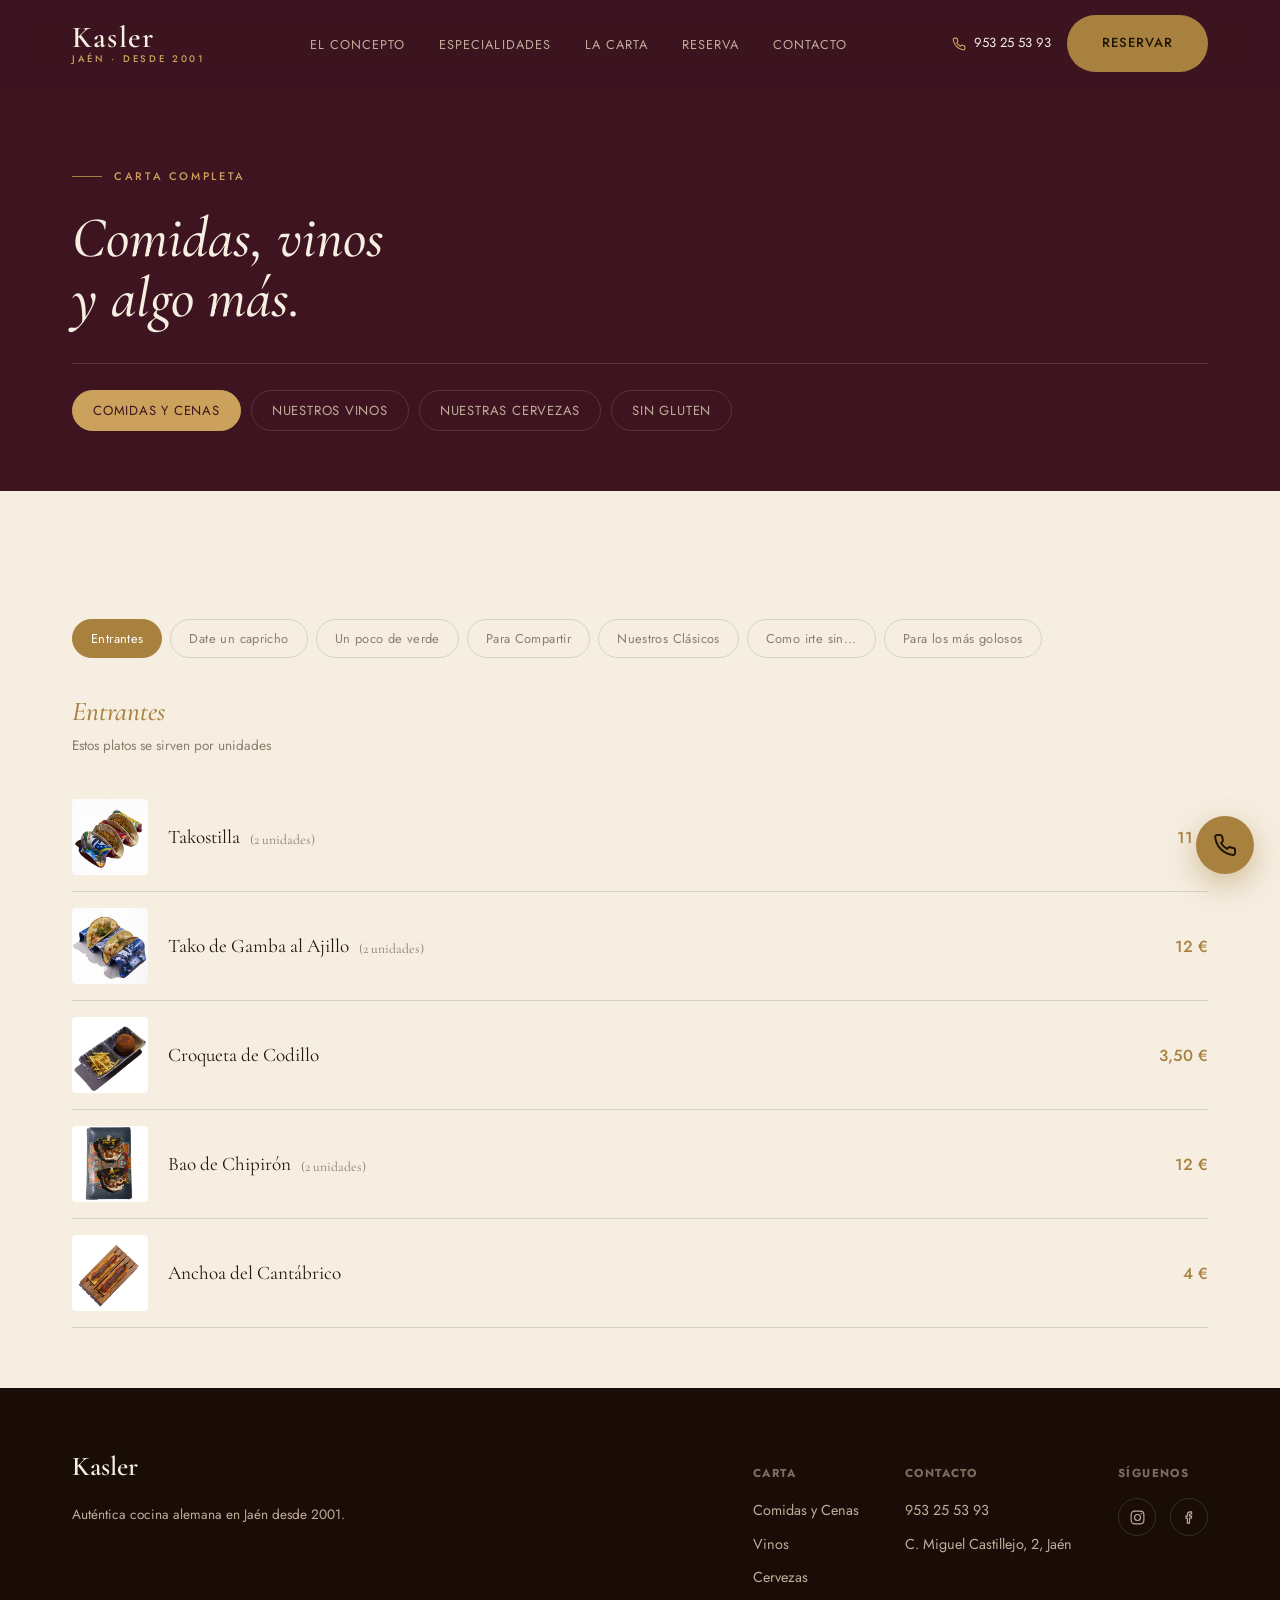
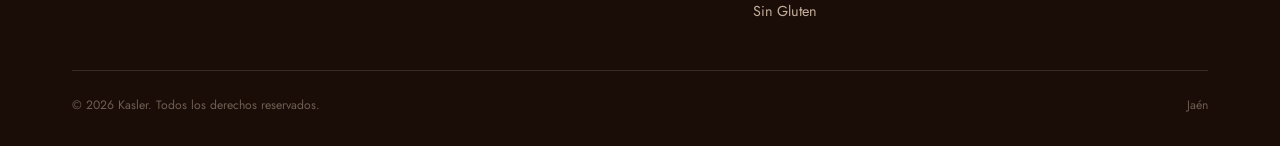
==== commit cc630b01: "Add real photos to every dish and split carta into tabbed categories - 29 real dish photos sourced f" ====
--- a/carta.html
+++ b/carta.html
@@ -55,88 +55,98 @@
   <div class="container">
     <p class="eyebrow on-dark">Carta completa</p>
     <h1 style="font-family:var(--font-display); font-style:italic; color:var(--on-dark); font-size:clamp(2.4rem,5vw,3.6rem);">Comidas, vinos<br>y algo más.</h1>
-    <div class="carta-subnav">
-      <a href="#comidas">Comidas y Cenas</a>
-      <a href="#vinos">Nuestros Vinos</a>
-      <a href="#cervezas">Nuestras Cervezas</a>
-      <a href="#singluten">Sin Gluten</a>
+    <div class="carta-tabs" id="carta-tabs">
+      <button type="button" class="carta-tab-btn" data-target="comidas">Comidas y Cenas</button>
+      <button type="button" class="carta-tab-btn" data-target="vinos">Nuestros Vinos</button>
+      <button type="button" class="carta-tab-btn" data-target="cervezas">Nuestras Cervezas</button>
+      <button type="button" class="carta-tab-btn" data-target="singluten">Sin Gluten</button>
     </div>
   </div>
 </section>
 
 <!-- ============ Comidas y Cenas ============ -->
-<section class="carta-full" id="comidas">
-  <div class="container">
-
-    <div class="carta-full-cat">
+<section class="carta-full carta-panel" id="comidas" data-panel="comidas">
+  <div class="container">
+
+    <div class="carta-subtabs">
+      <button type="button" class="carta-subtab-btn" data-cat="entrantes">Entrantes</button>
+      <button type="button" class="carta-subtab-btn" data-cat="capricho">Date un capricho</button>
+      <button type="button" class="carta-subtab-btn" data-cat="verde">Un poco de verde</button>
+      <button type="button" class="carta-subtab-btn" data-cat="compartir">Para Compartir</button>
+      <button type="button" class="carta-subtab-btn" data-cat="clasicos">Nuestros Clásicos</button>
+      <button type="button" class="carta-subtab-btn" data-cat="irte-sin">Como irte sin...</button>
+      <button type="button" class="carta-subtab-btn" data-cat="golosos">Para los más golosos</button>
+    </div>
+
+    <div class="carta-full-cat" data-cat="entrantes">
       <h3>Entrantes</h3>
       <p class="cat-note">Estos platos se sirven por unidades</p>
       <div class="carta-full-list">
-        <div class="carta-full-row no-img"><div class="info"><div class="name">Takostilla <span class="desc" style="display:inline;">(2 unidades)</span></div></div><div class="price">11 €</div></div>
-        <div class="carta-full-row no-img"><div class="info"><div class="name">Tako de Gamba al Ajillo <span class="desc" style="display:inline;">(2 unidades)</span></div></div><div class="price">12 €</div></div>
-        <div class="carta-full-row no-img"><div class="info"><div class="name">Croqueta de Codillo</div></div><div class="price">3,50 €</div></div>
-        <div class="carta-full-row no-img"><div class="info"><div class="name">Bao de Chipirón <span class="desc" style="display:inline;">(2 unidades)</span></div></div><div class="price">12 €</div></div>
-        <div class="carta-full-row no-img"><div class="info"><div class="name">Anchoa del Cantábrico</div></div><div class="price">4 €</div></div>
-      </div>
-    </div>
-
-    <div class="carta-full-cat">
+        <div class="carta-full-row"><div class="thumb"><img src="assets/img/takostilla.jpg?v=20260816" alt="Takostilla"></div><div class="info"><div class="name">Takostilla <span class="desc" style="display:inline;">(2 unidades)</span></div></div><div class="price">11 €</div></div>
+        <div class="carta-full-row"><div class="thumb"><img src="assets/img/tako-gamba.jpg?v=20260816" alt="Tako de Gamba al Ajillo"></div><div class="info"><div class="name">Tako de Gamba al Ajillo <span class="desc" style="display:inline;">(2 unidades)</span></div></div><div class="price">12 €</div></div>
+        <div class="carta-full-row"><div class="thumb"><img src="assets/img/croqueta-codillo.jpg?v=20260816" alt="Croqueta de Codillo"></div><div class="info"><div class="name">Croqueta de Codillo</div></div><div class="price">3,50 €</div></div>
+        <div class="carta-full-row"><div class="thumb"><img src="assets/img/bao-chipiron.jpg?v=20260816" alt="Bao de Chipirón"></div><div class="info"><div class="name">Bao de Chipirón <span class="desc" style="display:inline;">(2 unidades)</span></div></div><div class="price">12 €</div></div>
+        <div class="carta-full-row"><div class="thumb"><img src="assets/img/anchoa.jpg?v=20260816" alt="Anchoa del Cantábrico"></div><div class="info"><div class="name">Anchoa del Cantábrico</div></div><div class="price">4 €</div></div>
+      </div>
+    </div>
+
+    <div class="carta-full-cat" data-cat="capricho">
       <h3>Date un capricho</h3>
       <div class="carta-full-list">
-        <div class="carta-full-row no-img"><div class="info"><div class="name">Nuestra Rusa</div><div class="desc">Patatas, ventresca de atún y AOVE</div></div><div class="price">15 €</div></div>
-        <div class="carta-full-row no-img"><div class="info"><div class="name">Yogurt de foie</div><div class="desc">Foie cremoso con mermelada de fresa para untar en brioche</div></div><div class="price">15 €</div></div>
-        <div class="carta-full-row no-img"><div class="info"><div class="name">Focaccia de presa</div><div class="desc">Presa ibérica, cebolla caramelizada y queso de cabra</div></div><div class="price">12 €</div></div>
-        <div class="carta-full-row no-img"><div class="info"><div class="name">Hamburguesa de vaca a la parrilla</div></div><div class="price">17 €</div></div>
-      </div>
-    </div>
-
-    <div class="carta-full-cat">
+        <div class="carta-full-row"><div class="thumb"><img src="assets/img/nuestra-rusa.jpg?v=20260816" alt="Nuestra Rusa"></div><div class="info"><div class="name">Nuestra Rusa</div><div class="desc">Patatas, ventresca de atún y AOVE</div></div><div class="price">15 €</div></div>
+        <div class="carta-full-row"><div class="thumb"><img src="assets/img/yogurt-foie.jpg?v=20260816" alt="Yogurt de foie"></div><div class="info"><div class="name">Yogurt de foie</div><div class="desc">Foie cremoso con mermelada de fresa para untar en brioche</div></div><div class="price">15 €</div></div>
+        <div class="carta-full-row"><div class="thumb"><img src="assets/img/focaccia.jpg?v=20260816" alt="Focaccia de presa"></div><div class="info"><div class="name">Focaccia de presa</div><div class="desc">Presa ibérica, cebolla caramelizada y queso de cabra</div></div><div class="price">12 €</div></div>
+        <div class="carta-full-row"><div class="thumb"><img src="assets/img/hamburguesa.jpg?v=20260816" alt="Hamburguesa de vaca a la parrilla"></div><div class="info"><div class="name">Hamburguesa de vaca a la parrilla</div></div><div class="price">17 €</div></div>
+      </div>
+    </div>
+
+    <div class="carta-full-cat" data-cat="verde">
       <h3>Un poco de verde</h3>
       <div class="carta-full-list">
-        <div class="carta-full-row no-img"><div class="info"><div class="name">Cazuelita de Bravas <span class="tag-star" style="background:var(--ink);">Picante</span></div></div><div class="price">14 €</div></div>
-        <div class="carta-full-row"><div class="thumb"><img src="assets/img/alcachofas.jpg?v=20260816" alt="Alcachofas y crema de Calabaza"></div><div class="info"><div class="name">Alcachofas y crema de Calabaza <span class="tag-veg">Vegano</span></div></div><div class="price">15 €</div></div>
-        <div class="carta-full-row no-img"><div class="info"><div class="name">Guacamole con Ignacios</div><div class="desc">En mortero con pepitas de pollo crujiente</div></div><div class="price">19 €</div></div>
-        <div class="carta-full-row no-img"><div class="info"><div class="name">Ensalada de Salmón, Gambas y Gulas</div></div><div class="price">13 €</div></div>
-        <div class="carta-full-row no-img"><div class="info"><div class="name">Ensalada de Pollo y Parmesano a la Mostaza</div></div><div class="price">12 €</div></div>
-      </div>
-    </div>
-
-    <div class="carta-full-cat">
+        <div class="carta-full-row"><div class="thumb"><img src="assets/img/bravas.jpg?v=20260816" alt="Cazuelita de Bravas"></div><div class="info"><div class="name">Cazuelita de Bravas <span class="tag-star" style="background:var(--ink);">Picante</span></div></div><div class="price">14 €</div></div>
+        <div class="carta-full-row"><div class="thumb"><img src="assets/img/alcachofas2.jpg?v=20260816" alt="Alcachofas y crema de Calabaza"></div><div class="info"><div class="name">Alcachofas y crema de Calabaza <span class="tag-veg">Vegano</span></div></div><div class="price">15 €</div></div>
+        <div class="carta-full-row"><div class="thumb"><img src="assets/img/guacamole.jpg?v=20260816" alt="Guacamole con Ignacios"></div><div class="info"><div class="name">Guacamole con Ignacios</div><div class="desc">En mortero con pepitas de pollo crujiente</div></div><div class="price">19 €</div></div>
+        <div class="carta-full-row"><div class="thumb"><img src="assets/img/ensalada-salmon.jpg?v=20260816" alt="Ensalada de Salmón, Gambas y Gulas"></div><div class="info"><div class="name">Ensalada de Salmón, Gambas y Gulas</div></div><div class="price">13 €</div></div>
+        <div class="carta-full-row"><div class="thumb"><img src="assets/img/ensalada-pollo.jpg?v=20260816" alt="Ensalada de Pollo y Parmesano a la Mostaza"></div><div class="info"><div class="name">Ensalada de Pollo y Parmesano a la Mostaza</div></div><div class="price">12 €</div></div>
+      </div>
+    </div>
+
+    <div class="carta-full-cat" data-cat="compartir">
       <h3>Para Compartir</h3>
       <div class="carta-full-list">
-        <div class="carta-full-row no-img"><div class="info"><div class="name">Risotto de Hongos y Foie</div></div><div class="price">14 €</div></div>
-        <div class="carta-full-row"><div class="thumb"><img src="assets/img/orza-pote.jpg?v=20260816" alt="Lomo de Orza con Huevos Rotos"></div><div class="info"><div class="name">Lomo de Orza con Huevos Rotos</div></div><div class="price">15 €</div></div>
-      </div>
-    </div>
-
-    <div class="carta-full-cat">
+        <div class="carta-full-row"><div class="thumb"><img src="assets/img/risotto.jpg?v=20260816" alt="Risotto de Hongos y Foie"></div><div class="info"><div class="name">Risotto de Hongos y Foie</div></div><div class="price">14 €</div></div>
+        <div class="carta-full-row"><div class="thumb"><img src="assets/img/lomo-orza2.jpg?v=20260816" alt="Lomo de Orza con Huevos Rotos"></div><div class="info"><div class="name">Lomo de Orza con Huevos Rotos</div></div><div class="price">15 €</div></div>
+      </div>
+    </div>
+
+    <div class="carta-full-cat" data-cat="clasicos">
       <h3>Nuestros Clásicos</h3>
       <div class="carta-full-list">
-        <div class="carta-full-row no-img"><div class="info"><div class="name">Mousaka de Berenjenas</div></div><div class="price">18 €</div></div>
-        <div class="carta-full-row no-img"><div class="info"><div class="name">Codillo Braseado <span class="tag-star">Plato estrella</span></div><div class="desc">23 años siguiendo la misma receta · Recomendado para 2 personas</div></div><div class="price">26 €</div></div>
-        <div class="carta-full-row no-img"><div class="info"><div class="name">Revuelto de Bacalao con Patatas Paja</div></div><div class="price">14 €</div></div>
-        <div class="carta-full-row"><div class="thumb"><img src="assets/img/schnitzel.jpg?v=20260816" alt="Schnitzel"></div><div class="info"><div class="name">Schnitzel</div><div class="desc">Rebozado crujiente, huevos para romper y crema de trufa · Recomendado para 2</div></div><div class="price">23 €</div></div>
-        <div class="carta-full-row no-img"><div class="info"><div class="name">Canelones de Pato gratinados con Foie</div></div><div class="price">23 €</div></div>
-        <div class="carta-full-row no-img"><div class="info"><div class="name">Surtido de Salchichas Kasler</div><div class="desc">Recomendado para 2 personas</div></div><div class="price">26 €</div></div>
-      </div>
-    </div>
-
-    <div class="carta-full-cat">
+        <div class="carta-full-row"><div class="thumb"><img src="assets/img/mousaka.jpg?v=20260816" alt="Mousaka de Berenjenas"></div><div class="info"><div class="name">Mousaka de Berenjenas</div></div><div class="price">18 €</div></div>
+        <div class="carta-full-row"><div class="thumb"><img src="assets/img/codillo.jpg?v=20260816" alt="Codillo Braseado"></div><div class="info"><div class="name">Codillo Braseado <span class="tag-star">Plato estrella</span></div><div class="desc">23 años siguiendo la misma receta · Recomendado para 2 personas</div></div><div class="price">26 €</div></div>
+        <div class="carta-full-row"><div class="thumb"><img src="assets/img/revuelto-bacalao.jpg?v=20260816" alt="Revuelto de Bacalao con Patatas Paja"></div><div class="info"><div class="name">Revuelto de Bacalao con Patatas Paja</div></div><div class="price">14 €</div></div>
+        <div class="carta-full-row"><div class="thumb"><img src="assets/img/schnitzel2.jpg?v=20260816" alt="Schnitzel"></div><div class="info"><div class="name">Schnitzel</div><div class="desc">Rebozado crujiente, huevos para romper y crema de trufa · Recomendado para 2</div></div><div class="price">23 €</div></div>
+        <div class="carta-full-row"><div class="thumb"><img src="assets/img/canelones.jpg?v=20260816" alt="Canelones de Pato gratinados con Foie"></div><div class="info"><div class="name">Canelones de Pato gratinados con Foie</div></div><div class="price">23 €</div></div>
+        <div class="carta-full-row"><div class="thumb"><img src="assets/img/salchichas.jpg?v=20260816" alt="Surtido de Salchichas Kasler"></div><div class="info"><div class="name">Surtido de Salchichas Kasler</div><div class="desc">Recomendado para 2 personas</div></div><div class="price">26 €</div></div>
+      </div>
+    </div>
+
+    <div class="carta-full-cat" data-cat="irte-sin">
       <h3>Como irte sin...</h3>
       <div class="carta-full-list">
-        <div class="carta-full-row no-img"><div class="info"><div class="name">Lomo de Bacalao Gratinado</div></div><div class="price">26 €</div></div>
-        <div class="carta-full-row no-img"><div class="info"><div class="name">Tataki de Atún</div></div><div class="price">25 €</div></div>
-        <div class="carta-full-row"><div class="thumb"><img src="assets/img/entrecot.jpg?v=20260816" alt="Entrecot de Vaca a la Parrilla"></div><div class="info"><div class="name">Entrecot de Vaca a la Parrilla</div></div><div class="price">32 €</div></div>
-        <div class="carta-full-row no-img"><div class="info"><div class="name">Presa de Cerdo Ibérico a la Brasa</div></div><div class="price">26 €</div></div>
-      </div>
-    </div>
-
-    <div class="carta-full-cat">
+        <div class="carta-full-row"><div class="thumb"><img src="assets/img/bacalao-gratinado.jpg?v=20260816" alt="Lomo de Bacalao Gratinado"></div><div class="info"><div class="name">Lomo de Bacalao Gratinado</div></div><div class="price">26 €</div></div>
+        <div class="carta-full-row"><div class="thumb"><img src="assets/img/tataki.jpg?v=20260816" alt="Tataki de Atún"></div><div class="info"><div class="name">Tataki de Atún</div></div><div class="price">25 €</div></div>
+        <div class="carta-full-row"><div class="thumb"><img src="assets/img/entrecot2.jpg?v=20260816" alt="Entrecot de Vaca a la Parrilla"></div><div class="info"><div class="name">Entrecot de Vaca a la Parrilla</div></div><div class="price">32 €</div></div>
+        <div class="carta-full-row"><div class="thumb"><img src="assets/img/presa-iberico.jpg?v=20260816" alt="Presa de Cerdo Ibérico a la Brasa"></div><div class="info"><div class="name">Presa de Cerdo Ibérico a la Brasa</div></div><div class="price">26 €</div></div>
+      </div>
+    </div>
+
+    <div class="carta-full-cat" data-cat="golosos">
       <h3>Para los más golosos</h3>
       <div class="carta-full-list">
-        <div class="carta-full-row"><div class="thumb"><img src="assets/img/brownie.jpg?v=20260816" alt="Brownie de Kinder"></div><div class="info"><div class="name">Brownie de Kinder</div></div><div class="price">6,9 €</div></div>
-        <div class="carta-full-row no-img"><div class="info"><div class="name">Cheesekasler</div></div><div class="price">6,9 €</div></div>
-        <div class="carta-full-row no-img"><div class="info"><div class="name">Apfelstrudel</div></div><div class="price">6,5 €</div></div>
+        <div class="carta-full-row"><div class="thumb"><img src="assets/img/brownie2.jpg?v=20260816" alt="Brownie de Kinder"></div><div class="info"><div class="name">Brownie de Kinder</div></div><div class="price">6,9 €</div></div>
+        <div class="carta-full-row"><div class="thumb"><img src="assets/img/cheesekasler.jpg?v=20260816" alt="Cheesekasler"></div><div class="info"><div class="name">Cheesekasler</div></div><div class="price">6,9 €</div></div>
+        <div class="carta-full-row"><div class="thumb"><img src="assets/img/apfelstrudel.jpg?v=20260816" alt="Apfelstrudel"></div><div class="info"><div class="name">Apfelstrudel</div></div><div class="price">6,5 €</div></div>
       </div>
     </div>
 
@@ -144,14 +154,21 @@
 </section>
 
 <!-- ============ Vinos ============ -->
-<section class="carta-full" id="vinos" style="background:var(--cream-alt);">
+<section class="carta-full carta-panel" id="vinos" data-panel="vinos" style="background:var(--cream-alt);">
   <div class="container">
     <div class="section-head" data-reveal>
       <p class="eyebrow">Nuestros Vinos</p>
       <h2>La bodega de Kasler.</h2>
     </div>
 
-    <div class="carta-full-cat">
+    <div class="carta-subtabs">
+      <button type="button" class="carta-subtab-btn" data-cat="blancos">Vinos Blancos</button>
+      <button type="button" class="carta-subtab-btn" data-cat="rosado">Rosado</button>
+      <button type="button" class="carta-subtab-btn" data-cat="tintos">Vinos Tintos</button>
+      <button type="button" class="carta-subtab-btn" data-cat="copeo">Vinos de Copeo</button>
+    </div>
+
+    <div class="carta-full-cat" data-cat="blancos">
       <h3>Vinos Blancos</h3>
       <div class="carta-full-list">
         <div class="carta-full-row no-img"><div class="info"><div class="name">Don Pedro Gil <span class="desc" style="display:inline;">(Semidulce)</span></div><div class="desc">Torreperogil, Jaén — Pedro Ximénez</div></div><div class="price">16 €</div></div>
@@ -159,14 +176,14 @@
       </div>
     </div>
 
-    <div class="carta-full-cat">
+    <div class="carta-full-cat" data-cat="rosado">
       <h3>Rosado</h3>
       <div class="carta-full-list">
         <div class="carta-full-row no-img"><div class="info"><div class="name">La Sastrería Rosado</div><div class="desc">D.O.P. Cariñena — Garnacha</div></div><div class="price">16 €</div></div>
       </div>
     </div>
 
-    <div class="carta-full-cat">
+    <div class="carta-full-cat" data-cat="tintos">
       <h3>Vinos Tintos</h3>
       <div class="carta-full-list">
         <div class="carta-full-row no-img"><div class="info"><div class="name">La Sastrería</div><div class="desc">D.O.P. Cariñena — Garnacha</div></div><div class="price">16 €</div></div>
@@ -188,7 +205,7 @@
       </div>
     </div>
 
-    <div class="carta-full-cat">
+    <div class="carta-full-cat" data-cat="copeo">
       <h3>Vinos de Copeo</h3>
       <div class="carta-full-list">
         <div class="carta-full-row no-img"><div class="info"><div class="name">La Sastrería Cariñena</div></div><div class="price">3 €</div></div>
@@ -201,14 +218,19 @@
 </section>
 
 <!-- ============ Cervezas ============ -->
-<section class="carta-full" id="cervezas">
+<section class="carta-full carta-panel" id="cervezas" data-panel="cervezas">
   <div class="container">
     <div class="section-head" data-reveal>
       <p class="eyebrow">Nuestras Cervezas</p>
       <h2>Para acompañar cualquier plato.</h2>
     </div>
 
-    <div class="carta-full-cat">
+    <div class="carta-subtabs">
+      <button type="button" class="carta-subtab-btn" data-cat="mahou">Cervezas Mahou</button>
+      <button type="button" class="carta-subtab-btn" data-cat="especiales">Cervezas Especiales</button>
+    </div>
+
+    <div class="carta-full-cat" data-cat="mahou">
       <h3>Cervezas Mahou</h3>
       <p class="cat-note">Mahou 5 Estrellas · Maestra Doble Lúpulo · Mahou 0,0 Tostada · Mahou Sin Filtrar · Mahou 5 Estrellas Sin Gluten</p>
       <div class="carta-full-list">
@@ -216,7 +238,7 @@
       </div>
     </div>
 
-    <div class="carta-full-cat">
+    <div class="carta-full-cat" data-cat="especiales">
       <h3>Cervezas Especiales</h3>
       <div class="carta-full-list">
         <div class="carta-full-row no-img"><div class="info"><div class="name">Alhambra Reserva 1925</div></div><div class="price">3,30 €</div></div>
@@ -231,21 +253,29 @@
 </section>
 
 <!-- ============ Sin Gluten ============ -->
-<section class="carta-full" id="singluten" style="background:var(--cream-alt); padding-bottom:130px;">
+<section class="carta-full carta-panel" id="singluten" data-panel="singluten" style="background:var(--cream-alt); padding-bottom:130px;">
   <div class="container">
     <div class="section-head" data-reveal>
       <p class="eyebrow">Sin Gluten</p>
       <h2>Opciones aptas para celíacos.</h2>
     </div>
 
-    <div class="carta-full-cat">
+    <div class="carta-subtabs">
+      <button type="button" class="carta-subtab-btn" data-cat="bocados">Nuestros Bocados</button>
+      <button type="button" class="carta-subtab-btn" data-cat="capricho-sg">Date un capricho</button>
+      <button type="button" class="carta-subtab-btn" data-cat="clasicos-sg">Nuestros Clásicos</button>
+      <button type="button" class="carta-subtab-btn" data-cat="compartir-sg">Para Compartir</button>
+      <button type="button" class="carta-subtab-btn" data-cat="verde-sg">Verde que te quiero verde</button>
+    </div>
+
+    <div class="carta-full-cat" data-cat="bocados">
       <h3>Nuestros Bocados</h3>
       <div class="carta-full-list">
         <div class="carta-full-row no-img"><div class="info"><div class="name">Anchoa del Cantábrico sobre Queso Levasa</div></div><div class="price">4 €</div></div>
       </div>
     </div>
 
-    <div class="carta-full-cat">
+    <div class="carta-full-cat" data-cat="capricho-sg">
       <h3>Date un capricho</h3>
       <div class="carta-full-list">
         <div class="carta-full-row no-img"><div class="info"><div class="name">Entrecot a la Parrilla</div></div><div class="price">26 €</div></div>
@@ -254,7 +284,7 @@
       </div>
     </div>
 
-    <div class="carta-full-cat">
+    <div class="carta-full-cat" data-cat="clasicos-sg">
       <h3>Nuestros Clásicos</h3>
       <div class="carta-full-list">
         <div class="carta-full-row no-img"><div class="info"><div class="name">Codillo Braseado <span class="tag-star">Plato estrella</span></div><div class="desc">Recomendado para 2 personas · 22 años siguiendo la misma receta</div></div><div class="price">26 €</div></div>
@@ -263,14 +293,14 @@
       </div>
     </div>
 
-    <div class="carta-full-cat">
+    <div class="carta-full-cat" data-cat="compartir-sg">
       <h3>Para Compartir</h3>
       <div class="carta-full-list">
         <div class="carta-full-row no-img"><div class="info"><div class="name">Lomo de Orza con Huevos Rotos</div></div><div class="price">18 €</div></div>
       </div>
     </div>
 
-    <div class="carta-full-cat">
+    <div class="carta-full-cat" data-cat="verde-sg">
       <h3>Verde que te quiero verde</h3>
       <div class="carta-full-list">
         <div class="carta-full-row no-img"><div class="info"><div class="name">Cazuelita de Bravas</div></div><div class="price">10 €</div></div>
--- a/styles.css
+++ b/styles.css
@@ -190,7 +190,22 @@
 
 /* ================= Carta completa (carta.html) ================= */
 .carta-full { padding: var(--pad) 0 60px; background: var(--cream); }
-.carta-full-cat { margin-bottom: 64px; }
+
+.carta-panel { display: none; }
+.carta-panel.is-active { display: block; }
+
+.carta-tabs { display: flex; gap: 10px; flex-wrap: wrap; margin-top: 34px; padding-top: 26px; border-top: 1px solid var(--line-on-dark); }
+.carta-tab-btn { font-family: var(--font-body); font-size: 0.82rem; letter-spacing: 0.06em; text-transform: uppercase; color: var(--on-dark-dim); background: transparent; border: 1px solid var(--line-on-dark); padding: 10px 20px; border-radius: 100px; cursor: pointer; transition: color 0.25s ease, background 0.25s ease, border-color 0.25s ease; }
+.carta-tab-btn:hover { color: var(--brass-bright); border-color: var(--brass-bright); }
+.carta-tab-btn.is-active { color: var(--wine); background: var(--brass-bright); border-color: var(--brass-bright); }
+
+.carta-subtabs { display: flex; gap: 8px; flex-wrap: wrap; margin-bottom: 40px; }
+.carta-subtab-btn { font-family: var(--font-body); font-size: 0.8rem; letter-spacing: 0.03em; color: var(--ink-faint); background: transparent; border: 1px solid var(--line); padding: 9px 18px; border-radius: 100px; cursor: pointer; transition: color 0.25s ease, background 0.25s ease, border-color 0.25s ease; }
+.carta-subtab-btn:hover { color: var(--brass); border-color: var(--brass); }
+.carta-subtab-btn.is-active { color: #fff; background: var(--brass); border-color: var(--brass); }
+
+.carta-full-cat { display: none; margin-bottom: 0; }
+.carta-full-cat.is-active { display: block; }
 .carta-full-cat h3 { font-size: 1.7rem; font-style: italic; color: var(--brass); margin-bottom: 8px; }
 .carta-full-cat .cat-note { font-size: 0.85rem; color: var(--ink-faint); margin-bottom: 26px; }
 .carta-full-list { display: flex; flex-direction: column; }
